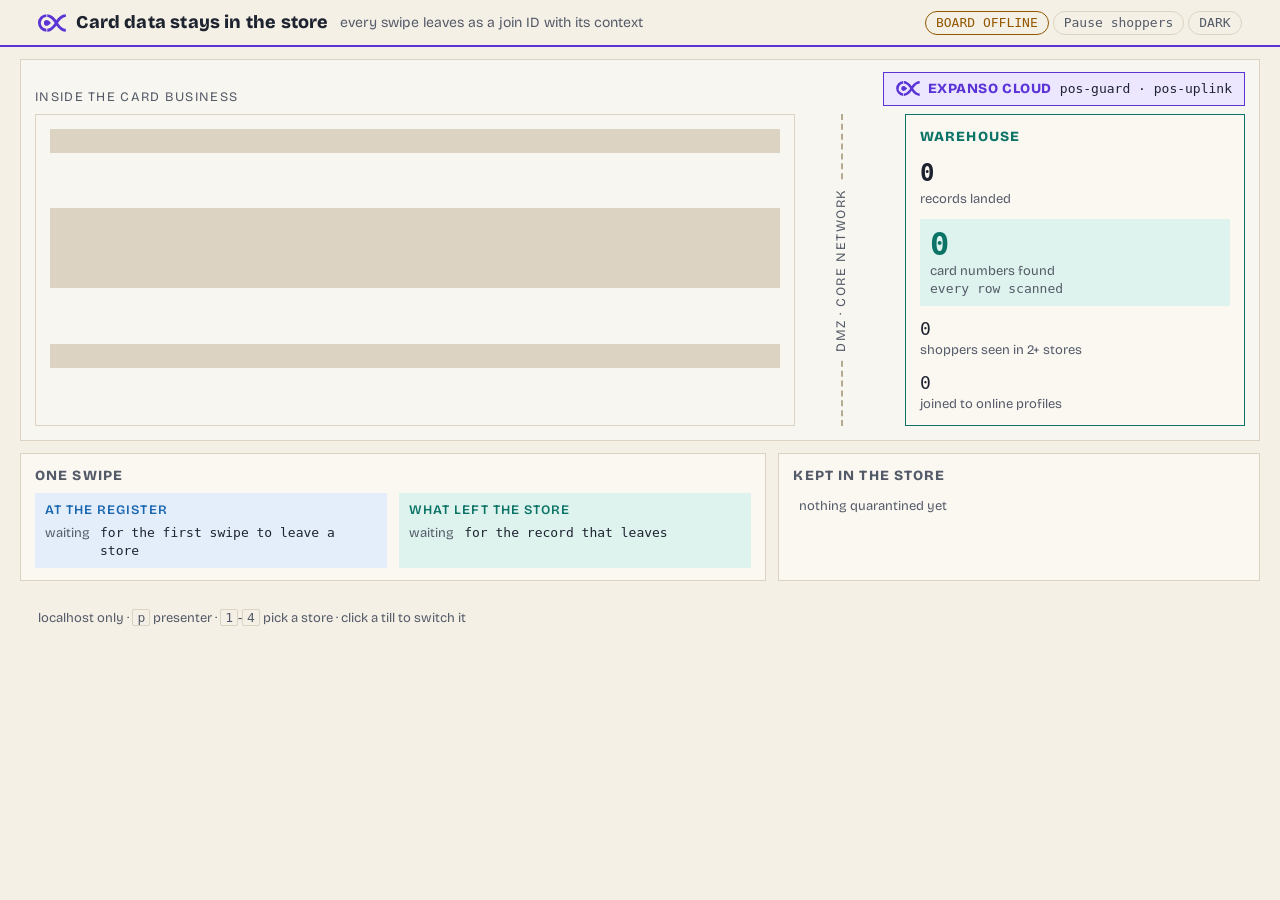
==== dashboard/index.html @ c6057e6a "Finish storefront loading and reduced-motion states" ====
<!doctype html>
<html lang="en">
<head>
<meta charset="utf-8">
<meta name="viewport" content="width=device-width, initial-scale=1">
<title>Point of sale at the edge</title>
<link rel="stylesheet" href="fonts/fonts.css">
<link rel="stylesheet" href="styles.css">
<script>
  // Theme before first paint, so a remembered dark board never flashes light.
  try {
    const t = localStorage.getItem("pos-theme");
    if (t === "dark" || t === "light") document.documentElement.dataset.theme = t;
  } catch { /* storage blocked: stay light */ }
</script>
</head>
<body>
<a class="skip-link" href="#stage">Skip to the board</a>
<svg width="0" height="0" class="defs" aria-hidden="true">
  <symbol id="mark" viewBox="0 0 180 114">
    <path fill="currentColor" d="M29 82.63A38 38 0 0 1 54.19 18.82V.06a56.69 56.69 0 0 0 0 113.27V94.56A38 38 0 0 1 29 82.63Z"/>
    <path fill="currentColor" d="M79.4 60.85c1.28-1.42 2.5-2.850 3.6-4.22a61.7 61.7 0 0 0-3.84-4.44 58.07 58.07 0 0 0-12.74-10.8c-3.620-2.15-6.91-3.23-9.79-3.23a18.49 18.49 0 0 0-18.46 18.5 18.51 18.51 0 0 0 18.48 18.5c2.9 0 6.24-1.11 9.900-3.31A59 59 0 0 0 79.4 60.85Z"/>
    <path fill="currentColor" d="M159.26 24.7c6.67-4 13.31-6 19.73-6V0c-9.9 0-19.83 2.93-29.52 8.73a96.89 96.89 0 0 0-21.45 18 140.47 140.47 0 0 0-10.2 12.61 137.32 137.32 0 0 0-10.2-12.63 96.44 96.44 0 0 0-21.45-18A58.09 58.09 0 0 0 59.6.09v18.8a40.24 40.24 0 0 1 16.8 5.81 77.1 77.1 0 0 1 17.13 14.36A124.85 124.85 0 0 1 107 56.69 123.63 123.63 0 0 1 93.79 74a78.42 78.42 0 0 1-17.23 14.59 40.76 40.76 0 0 1-17 5.91v18.79a58.35 58.35 0 0 0 26.57-8.64 96.17 96.17 0 0 0 21.45-18 142.6 142.6 0 0 0 10.17-12.580l.25-.4 3.26 5c2 2.58 4.29 5.31 6.76 8a97.9 97.9 0 0 0 21.45 18c9.690 5.79 19.62 8.72 29.52 8.72V94.65c-6.42 0-13.06-2-19.73-6a78.34 78.34 0 0 1-17.13-14.36A121.55 121.55 0 0 1 132 61.62l-3.21-5.06A126.12 126.12 0 0 1 142.09 39a77.18 77.18 0 0 1 17.17-14.3Z"/>
  </symbol>
  <symbol id="database" viewBox="0 0 52 56">
    <path d="M4 12V43C4 55 48 55 48 43V12" fill="var(--raw-soft)"
      stroke="currentColor" stroke-width="2"/>
    <ellipse cx="26" cy="12" rx="22" ry="8" fill="var(--raw-soft)"
      stroke="currentColor" stroke-width="2"/>
    <path d="M4 27C4 39 48 39 48 27M4 39C4 51 48 51 48 39"
      fill="none" stroke="currentColor" stroke-width="2"/>
  </symbol>
  <symbol id="not" viewBox="0 0 64 64">
    <circle cx="32" cy="32" r="25" fill="none"
      stroke="currentColor" stroke-width="7"/>
    <path d="M14 14L50 50" fill="none"
      stroke="currentColor" stroke-width="7"/>
  </symbol>
  <symbol id="bin" viewBox="0 0 24 24">
    <path d="M4 7h16M9 7V4h6v3M6 7l1 13h10l1-13" fill="none" stroke="currentColor" stroke-width="1.75" stroke-linecap="round" stroke-linejoin="round"/>
  </symbol>
  <symbol id="disk" viewBox="0 0 24 24">
    <ellipse cx="12" cy="6" rx="7" ry="2.5" fill="none" stroke="currentColor" stroke-width="1.75"/>
    <path d="M5 6v12c0 1.4 3.1 2.5 7 2.5s7-1.1 7-2.5V6M5 12c0 1.4 3.1 2.5 7 2.5s7-1.1 7-2.5" fill="none" stroke="currentColor" stroke-width="1.75"/>
  </symbol>
</svg>

<header class="mast">
  <div class="brand">
    <svg class="mark" aria-hidden="true"><use href="#mark"/></svg>
    <h1>Card data stays in the store</h1>
  </div>
  <span class="sub">every swipe leaves as a join ID with its context</span>
  <span class="pills">
    <span class="pill" id="pill-mode" data-state="off">EXPANSO OFF</span>
    <button type="button" class="pill toggle" id="shoppers-motion" aria-pressed="false">Pause shoppers</button>
    <button type="button" class="pill toggle" id="theme" aria-pressed="false">DARK</button>
  </span>
</header>

<main>
  <section class="stage" id="stage" aria-label="Stores, their edge nodes and the warehouse">
    <canvas id="flow" aria-hidden="true"></canvas>
    <div class="cloud" id="cloud">
      <svg class="mark" aria-hidden="true"><use href="#mark"/></svg>
      <span class="cloud-name">Expanso Cloud</span>
      <span class="cloud-jobs data" id="cloud-jobs">pos-guard · pos-uplink</span>
    </div>
    <div class="premises-label">inside the card business</div>
    <div class="stores" id="stores" aria-busy="true">
      <div class="store-loading" role="status" aria-label="Loading stores">
        <span></span><span></span><span></span>
      </div>
    </div>
    <div class="dmz" id="dmz" aria-hidden="true"><span>DMZ · core network</span></div>
    <aside class="warehouse" id="warehouse">
      <h2>Warehouse</h2>
      <div class="wh-big"><span class="num" id="wh-rows">0</span><span class="l">records landed</span></div>
      <div class="wh-zero" id="wh-zero">
        <span class="num" id="wh-cards">0</span>
        <span class="l">card numbers found</span>
        <span class="l small data" id="wh-scanned">every row scanned</span>
      </div>
      <div class="wh-row"><span class="num" id="wh-multi">0</span><span class="l">shoppers seen in 2+ stores</span></div>
      <div class="wh-row"><span class="num" id="wh-online">0</span><span class="l">joined to online profiles</span></div>
    </aside>
  </section>

  <section class="shelf">
    <article class="panel inspector" id="inspector" aria-live="polite">
      <h2>One swipe <span class="data" id="ins-txn"></span></h2>
      <div class="cols">
        <div class="col raw">
          <h3>at the register</h3>
          <dl id="ins-raw"><dt>waiting</dt><dd>for the first swipe to leave a store</dd></dl>
        </div>
        <div class="col shared">
          <h3>what left the store</h3>
          <dl id="ins-shared"><dt>waiting</dt><dd>for the record that leaves</dd></dl>
        </div>
      </div>
    </article>
    <article class="panel quarantine">
      <h2>Kept in the store <span class="data" id="q-total"></span></h2>
      <ol class="qlist" id="qlist"><li class="empty">nothing quarantined yet</li></ol>
    </article>
  </section>
</main>

<div class="console" id="console" hidden>
  <span class="console-title">Presenter</span>
  <span class="console-store" id="console-store">s1</span>
  <button type="button" data-act="tamper">t tamper</button>
  <button type="button" data-act="leak">l card in note</button>
  <button type="button" data-act="malformed">m malformed</button>
  <button type="button" data-act="inject">i injection</button>
  <button type="button" data-act="crash">x crash a till</button>
  <button type="button" data-act="sensor">s sensor</button>
  <button type="button" data-act="link">n network</button>
  <button type="button" data-act="auto" id="auto-btn">a auto</button>
  <button type="button" data-act="reset">r reset</button>
</div>

<footer>
  <span>localhost only · <kbd>p</kbd> presenter · <kbd>1</kbd>-<kbd>4</kbd> pick a store · click a till to switch it</span>
</footer>
<script src="app.js"></script>
</body>
</html>
---- dashboard/fonts/fonts.css ----
/* Self-hosted typefaces. Nothing here touches the network at run time.
 *
 * These are the same families and weights the demo already used; only the
 * delivery changed. Fetching them from a CDN meant the demo rendered in
 * fallback faces whenever the network was slow or captive-portalled, which
 * on a conference floor is a live-demo failure rather than a style question.
 *
 * Latin subset, SIL OFL. url() resolves relative to this file, so any page
 * can link it at whatever depth it sits.
 */

@font-face {
  font-family: "Bricolage Grotesque";
  font-style: normal;
  font-weight: 400;
  font-display: swap;
  src: url("bricolage-grotesque-400.woff2") format("woff2");
}

@font-face {
  font-family: "Bricolage Grotesque";
  font-style: normal;
  font-weight: 600;
  font-display: swap;
  src: url("bricolage-grotesque-600.woff2") format("woff2");
}

@font-face {
  font-family: "Bricolage Grotesque";
  font-style: normal;
  font-weight: 800;
  font-display: swap;
  src: url("bricolage-grotesque-800.woff2") format("woff2");
}
---- dashboard/styles.css ----
/* Card data stays in the store. Light by default (a high street on paper);
   the dark toggle is remembered per browser. Token names follow
   _demo-kit/DESIGN_SYSTEM.md so the linter checks contrast on them.

   One hue, one meaning:
     --accent  Expanso (edge nodes, Cloud, control lanes)
     --raw     a raw swipe, card number and all
     --ok      a shareable record and the warehouse it lands in
     --warn    a dropped network, a growing disk queue, a silent sensor
     --err     a record kept in the store: tampered, malformed, card number

   Type: Bricolage Grotesque (vendored) for words, monospace only for data
   and identifiers. Rails: 13 / 14 / 18 / 24 / 32 px. */
:root {
  color-scheme: light;

  --bg:        #f5f0e6;
  --surface:   #fbf8f2;
  --surface-2: #f8f6f0;
  --line:      #ddd3c2;
  --line-strong: #b5a990;

  --text:      #1e2330;
  --text-dim:  #545b68;

  --accent:    #5b34d6;
  --raw:       #1b67b0;
  --ok:        #0b7466;
  --warn:      #935700;
  --err:       #bf2f25;

  --accent-soft: #ece6ff;
  --raw-soft:    #e3eefa;
  --ok-soft:     #def2ee;
  --warn-soft:   #fcefd9;
  --err-soft:    #fbe4e1;

  /* illustration */
  --wall:      #efe5d3;
  --awning-a:  #e3d3b6;
  --awning-b:  #f6eedf;
  --till:      #384050;
  --till-screen: #dcefe9;
  --till-face: #1e2330;
  --till-off:  #9aa0a9;
  --receipt:   #ffffff;
  --card:      #1b67b0;
  --window:    #22283a;
  --window-ink: #e9f3f0;
  --window-dim: #a9b6c4;
  --light-off: #8a909a;
  --light-on:  #1fa855;

  --sans: "Bricolage Grotesque", ui-sans-serif, sans-serif;
  --mono: ui-monospace, SFMono-Regular, Menlo, monospace;
}

:root[data-theme="dark"] {
  color-scheme: dark;
  --bg:        #12151c;
  --surface:   #1a1e27;
  --surface-2: #1f2430;
  --line:      #303849;
  --line-strong: #4a556b;
  --text:      #eef1f6;
  --text-dim:  #a6afbe;
  --accent:    #a88dff;
  --raw:       #6fb3ff;
  --ok:        #5fd3b8;
  --warn:      #f0b35a;
  --err:       #ff8b80;
  --accent-soft: #2a2447;
  --raw-soft:    #172a40;
  --ok-soft:     #133530;
  --warn-soft:   #3a2c14;
  --err-soft:    #3d1d1b;
  --wall:      #262b37;
  --awning-a:  #3a4152;
  --awning-b:  #2c3240;
  --till:      #c9cfda;
  --till-screen: #1f3a35;
  --till-face: #e9f3f0;
  --till-off:  #596070;
  --receipt:   #eef1f6;
  --card:      #6fb3ff;
  --window:    #0b0e14;
  --light-off: #4f5666;
  --light-on:  #43d77a;
}

* { box-sizing: border-box; margin: 0; padding: 0; }
[hidden] { display: none !important; }
html, body { overflow-x: hidden; }

body {
  font: 14px/1.4 var(--sans);
  color: var(--text);
  background-color: #f5f0e6;
  min-height: 100vh;
}
:root[data-theme="dark"] body { background-color: #12151c; }

.data, .num, dd, code, kbd { font-family: var(--mono); }
.defs { position: absolute; }

.skip-link { position: absolute; left: -9999px; top: 0; }
.skip-link:focus { left: 12px; top: 12px; z-index: 20; background: var(--surface-2); padding: 4px 8px; }
:focus-visible { outline: 3px solid var(--warn); outline-offset: 3px; }

/* ---------------------------------------------------------------- masthead */
.mast {
  position: sticky; top: 0; z-index: 6;
  display: flex; align-items: center; gap: 12px; flex-wrap: wrap;
  padding: 10px 3vw;
  background: var(--bg);
  border-bottom: 2px solid var(--accent);
}
.brand { display: flex; align-items: center; gap: 10px; }
.brand .mark { width: 28px; height: 18px; color: var(--accent); }
.mast h1 { font-size: 18px; font-weight: 800; letter-spacing: 0.01em; }
.mast .sub { font-size: 14px; color: var(--text-dim); }
.pills { margin-left: auto; display: flex; gap: 4px; flex-wrap: wrap; }
.pill {
  font: 13px/1.4 var(--mono); padding: 2px 10px;
  border-radius: 9999px; border: 1px solid var(--line);
  color: var(--text-dim); background: transparent;
}
.pill[data-state="on"]   { border-color: var(--ok); color: var(--ok); }
.pill[data-state="warn"] { border-color: var(--warn); color: var(--warn); }
.pill[data-state="cloud"] { border-color: var(--accent); color: var(--accent); background: var(--accent-soft); }
button.pill { cursor: pointer; }

main { padding: 12px 20px 24px; display: grid; gap: 12px; max-width: 1360px; margin: 0 auto; }

/* ------------------------------------------------------------------- stage */
.stage {
  position: relative;
  display: grid;
  grid-template-columns: minmax(0, 760px) minmax(80px, 1fr) minmax(280px, 340px);
  grid-template-areas:
    "label label label"
    "stores dmz  wh";
  column-gap: 12px; row-gap: 8px;
  padding: 12px 14px 14px;
  background: var(--surface-2);
  border: 1px solid var(--line);
  border-radius: 0;
}
#flow { position: absolute; inset: 0; width: 100%; height: 100%; pointer-events: none; z-index: 3; }

.cloud {
  grid-area: label; justify-self: end; align-self: start;
  position: relative; z-index: 4;
  display: flex; align-items: center; gap: 8px;
  padding: 6px 12px;
  border: 1px solid var(--accent); border-radius: 0;
  background: var(--accent-soft); color: var(--accent);
}
.cloud .mark { width: 24px; height: 15px; }
.cloud-name { font-weight: 800; font-size: 14px; letter-spacing: 0.04em; text-transform: uppercase; }
.cloud-jobs { font-size: 13px; color: var(--text); }
.cloud[data-state="off"] { filter: grayscale(0.9); opacity: 0.6; }

.premises-label {
  grid-area: label; align-self: end;
  font-size: 13px; color: var(--text-dim); text-transform: uppercase; letter-spacing: 0.1em;
  min-height: 34px; display: flex; align-items: flex-end;
}

.stores { grid-area: stores; display: grid; gap: 26px; min-width: 0; }

.store-loading { display: grid; gap: 12px; padding: 14px; border: 1px solid var(--line); }
.store-loading span { display: block; height: 24px; background: var(--line); }
.store-loading span:nth-child(2) { height: 80px; }
.store { min-width: 0; }
.front {
  position: relative; min-width: 0;
  background: var(--wall);
  border: 2px solid var(--line-strong);
}
.frontage {
  display: flex; align-items: center; justify-content: space-between;
  min-height: 30px; padding: 3px 12px; gap: 12px;
  background: var(--surface);
}
.sign { display: flex; align-items: baseline; flex-wrap: wrap; gap: 10px; min-width: 0; }
.sign b { font-size: 18px; font-weight: 800; line-height: 1.1; }
.sign .cc { font: 13px var(--mono); color: var(--text-dim); }
.therm { font: 13px var(--mono); color: var(--text); }
.therm[data-state="off"] { color: var(--warn); }
.closed-sign {
  position: relative; z-index: 4; flex: none;
  padding: 2px 8px; border: 2px solid var(--err);
  color: var(--err); background: var(--surface);
  text-transform: uppercase; font-weight: 800; letter-spacing: 0.08em;
  transform: rotate(-4deg);
}
.awning {
  height: 10px;
  background: repeating-linear-gradient(90deg, var(--awning-a) 0 22px, var(--awning-b) 22px 44px);
  border-top: 1px solid var(--line-strong);
  border-bottom: 3px solid var(--line-strong);
}
.front-body {
  display: grid;
  grid-template-columns: 146px minmax(0, 1fr) 58px 156px;
  gap: 14px; align-items: center;
  padding: 10px 12px;
  min-height: 86px;
}
.shop-actions { display: flex; align-items: center; gap: 12px; }
.shop-toggle {
  position: relative; z-index: 4; flex: none;
  border: 1px solid var(--line-strong); padding: 2px 8px;
  font: 13px var(--sans); color: var(--text); background: var(--surface);
  cursor: pointer;
}
.shop-toggle:disabled { cursor: wait; opacity: 0.65; }
.street {
  position: relative; overflow: hidden; height: 42px;
  container-type: inline-size;
  border-top: 3px solid var(--line-strong);
  background: var(--surface);
}
.walker {
  position: absolute; left: -32px; bottom: 0; width: 28px; height: 40px;
  animation: walk-past var(--walk-time) var(--walk-delay) linear infinite;
}
.shopper { width: 100%; height: 100%; display: block; }
.walker[data-direction="left"] { animation-direction: reverse; }
.walker[data-direction="left"] .shopper { transform: scaleX(-1); }
.store[data-open="false"] .walker { visibility: hidden; animation-play-state: paused; }
:root[data-shoppers="paused"] .walker { animation-play-state: paused; }
@keyframes walk-past { to { transform: translateX(calc(100cqw + 64px)); } }
.intake {
  position: relative; z-index: 4; display: grid; justify-items: center;
  color: var(--raw); font-size: 13px;
}
.intake-icon { width: 44px; height: 48px; }
.intake .num { font-size: 14px; font-weight: 700; }


.window {
  background: var(--window); color: var(--window-ink);
  border-radius: 0; padding: 6px 8px; min-height: 62px;
  display: grid; align-content: center; gap: 2px;
  border: 2px solid var(--line-strong);
}
.window .w-k { font-size: 13px; color: var(--window-dim); text-transform: uppercase; letter-spacing: 0.08em; }
.window .w-v { font-size: 14px; font-weight: 600; }
.window .w-n { font: 13px var(--mono); color: var(--window-dim); }
.window .w-alert { font: 13px var(--mono); color: #ffb4ab; }
.window[data-fresh="1"] { border-color: var(--ok); }

.tills {
  display: grid; grid-template-columns: repeat(3, minmax(0, 1fr));
  gap: 22px 8px; align-items: start; min-width: 0;
}
.till {
  position: relative; z-index: 4;
  display: flex; align-items: center; justify-content: center; gap: 3px;
  background: none; border: 0; cursor: pointer; color: var(--text-dim);
  font: 13px var(--sans); padding: 0; min-width: 0;
}
.t-picture { position: relative; display: block; width: 44px; height: 36px; flex: none; }
.register-art { display: block; width: 100%; height: 100%; }
.till .t-not {
  display: none; position: absolute; top: -3px; left: 4px;
  width: 48px; height: 48px; color: var(--err);

}
.till[data-face="off"] .t-not,
.till[data-face="crash"] .t-not { display: block; }
.till[data-face="off"], .till[data-face="crash"] { color: var(--err); }
.till[data-face="ring"] .t-picture { transform: translateY(-2px); }
.till[data-face="alarm"] .t-picture { outline: 2px solid var(--err); }
.till .t-name { line-height: 1.2; white-space: nowrap; }

/* ------------------------------------------------------------- edge nodes */
.edge {
  position: relative; z-index: 4;
  display: grid; gap: 2px; align-content: center;
  background: var(--surface-2);
  border: 1.5px solid var(--accent); border-radius: 0;
  padding: 6px 8px;
  min-width: 0;
}
.edge[data-state="off"] { border-color: var(--line-strong); color: var(--text-dim); }
.e-head { display: flex; align-items: center; gap: 6px; color: var(--accent); font-weight: 800; }
.e-head .mark { width: 22px; height: 14px; }
.light { width: 10px; height: 10px; border-radius: 50%; background: var(--light-off); flex: none; }
.edge[data-state="on"] .light { background: var(--light-on);  }
.edge[data-state="half"] .light { background: var(--warn); }
.e-jobs { font: 13px var(--mono); color: var(--text-dim); }
.e-row { display: flex; align-items: center; gap: 6px; font-size: 13px; color: var(--text-dim); }
.e-row .num { color: var(--text); font-size: 14px; }
.e-row svg { width: 16px; height: 16px; flex: none; }
.e-row.queue[data-state="warn"], .e-row.queue[data-state="warn"] .num { color: var(--warn); }
.e-row.bin .num { color: var(--err); }
.e-link:empty { display: none; }
.e-link { font: 13px var(--mono); color: var(--warn); }

/* ------------------------------------------------------------- DMZ, warehouse */
.dmz {
  grid-area: dmz; position: relative;
  border-left: 2px dashed var(--line-strong);
  margin-left: 34px;
}
.dmz span {
  position: absolute; top: 50%; left: -2px;
  transform: translate(-50%, -50%) rotate(-90deg);
  white-space: nowrap; font-size: 13px; letter-spacing: 0.12em; text-transform: uppercase;
  color: var(--text-dim); background: var(--surface-2); padding: 0 8px;
}

.warehouse {
  grid-area: wh; position: relative; z-index: 4; align-self: center;
  display: grid; gap: 10px;
  background: var(--surface);
  border: 1.5px solid var(--ok); border-radius: 0;
  padding: 12px 14px;
}
.warehouse h2 { font-size: 14px; font-weight: 800; letter-spacing: 0.08em; text-transform: uppercase; color: var(--ok); }
.warehouse .l { font-size: 13px; color: var(--text-dim); }
.wh-big, .wh-row, .wh-zero { display: grid; }
.wh-big .num { font-size: 24px; font-weight: 700; }
.wh-zero { background: var(--ok-soft); border-radius: 0; padding: 8px 10px; }
.wh-zero .num { font-size: 32px; font-weight: 700; color: var(--ok); line-height: 1.1; }
.wh-zero[data-state="bad"] { background: var(--err-soft); }
.wh-zero[data-state="bad"] .num { color: var(--err); }
.wh-row .num { font-size: 18px; }
.l.small { font-size: 13px; }

/* ------------------------------------------------------------------ shelf */
.shelf { display: grid; grid-template-columns: minmax(0, 1.55fr) minmax(0, 1fr); gap: 12px; }
.panel { background: var(--surface); border: 1px solid var(--line); border-radius: 0; padding: 12px 14px; min-width: 0; }
.panel h2 { font-size: 14px; font-weight: 800; letter-spacing: 0.08em; text-transform: uppercase; color: var(--text-dim); margin-bottom: 8px; }
.panel h2 .data { font-weight: 400; letter-spacing: 0; text-transform: none; }

.cols { display: grid; grid-template-columns: minmax(0, 1fr) minmax(0, 1fr); gap: 12px; }
.col h3 { font-size: 13px; font-weight: 600; text-transform: uppercase; letter-spacing: 0.08em; margin-bottom: 4px; }
.col.raw h3 { color: var(--raw); }
.col.shared h3 { color: var(--ok); }
.col { border-radius: 0; padding: 8px 10px; min-width: 0; }
.col.raw { background: var(--raw-soft); }
.col.shared { background: var(--ok-soft); }
dl { display: grid; grid-template-columns: max-content minmax(0, 1fr); column-gap: 10px; row-gap: 1px; font-size: 13px; }
dt { color: var(--text-dim); }
dd { overflow-wrap: anywhere; }
dd.gone { color: var(--err); text-decoration: line-through; text-decoration-thickness: 1.5px; }
dt.gone { color: var(--err); }
dd.key { color: var(--accent); font-weight: 600; }
dd.added { color: var(--ok); }
dd.warn { color: var(--warn); }

.qlist { list-style: none; display: grid; gap: 4px; }
.qlist li {
  display: grid; grid-template-columns: auto minmax(0, 1fr) auto; gap: 8px; align-items: baseline;
  padding: 4px 6px; border-radius: 0; font-size: 13px;
}
.qlist li.fresh { background: var(--err-soft); }
.qlist li.empty { display: block; color: var(--text-dim); }
.qtag { font: 13px var(--mono); color: var(--err); border: 1px solid var(--err); border-radius: 9999px; padding: 0 8px; }
.qwhy { min-width: 0; overflow-wrap: anywhere; }
.qwhere { font: 13px var(--mono); color: var(--text-dim); }

/* --------------------------------------------------------------- console */
.console {
  position: fixed; left: 50%; bottom: 10px; transform: translateX(-50%); z-index: 10;
  display: flex; flex-wrap: wrap; gap: 4px; align-items: center; justify-content: center;
  max-width: calc(100vw - 20px);
  background: var(--surface-2); border: 1px solid var(--line-strong); border-radius: 0;
  padding: 6px 8px;
}
.console button {
  font: 13px var(--mono); padding: 2px 8px; border-radius: 0;
  border: 1px solid var(--line); background: var(--surface); color: var(--text); cursor: pointer;
}
.console button[aria-pressed="true"] { border-color: var(--accent); color: var(--accent); }
.console-title { font-weight: 800; font-size: 13px; text-transform: uppercase; letter-spacing: 0.08em; }
.console-store { font: 13px var(--mono); color: var(--accent); }

footer { padding: 4px 3vw 16px; font-size: 13px; color: var(--text-dim); }
kbd { font-size: 13px; border: 1px solid var(--line); border-radius: 2px; padding: 0 4px; }

.store[data-focus="1"] .front { border-color: var(--accent); }

/* --------------------------------------------------------------- narrow */
@media (max-width: 1200px) {
  .stage { grid-template-columns: minmax(0, 1fr) 50px 280px; }
  .front-body { grid-template-columns: 110px minmax(0, 1fr) 48px 142px; gap: 10px; }
  .t-picture { width: 34px; height: 28px; }
  .dmz { margin-left: 24px; }
  .till .t-not { width: 42px; height: 42px; left: 3px; }
}
@media (max-width: 980px) {
  .stage { padding-right: 28px; grid-template-columns: minmax(0, 1fr); grid-template-areas: "label" "stores" "dmz" "wh"; }
  .premises-label { align-self: start; min-height: 0; }
  .cloud { justify-self: start; margin-top: 26px; flex-wrap: wrap; }
  .dmz { height: 34px; margin: 30px 0; border-left: 0; border-top: 2px dashed var(--line-strong); }
  .dmz span { top: 0; left: 50%; transform: translate(-50%, -50%); }
  .warehouse { align-self: stretch; }
  .shelf { grid-template-columns: minmax(0, 1fr); }
}
@media (max-width: 700px) {
  .front-body { grid-template-columns: minmax(0, 1fr) 58px 142px; gap: 14px; }
  .window { grid-column: 1 / -1; min-height: 48px; }
  .tills { grid-column: 1 / -1; grid-row: 2; margin-bottom: 18px; }
  .intake { grid-column: 2; grid-row: 3; }
  .edge { grid-column: 3; grid-row: 3; padding: 6px; }
  .cols { grid-template-columns: minmax(0, 1fr); }
  .mast .sub { display: none; }
  .qlist li { grid-template-columns: auto minmax(0, 1fr); }
  .qwhere { grid-column: 1 / -1; }
  .sign { gap: 4px 8px; }
  .frontage { flex-wrap: wrap; }
}
@media (max-width: 420px) {
  main { padding-left: 8px; padding-right: 8px; }
  .stage { padding-left: 8px; padding-right: 28px; }
  .front-body { padding: 6px; gap: 8px; grid-template-columns: minmax(0, 1fr) 52px 132px; }
  .t-picture { width: 34px; height: 28px; }
  .till .t-not { width: 36px; height: 36px; left: 1px; }
}
@media (prefers-reduced-motion: reduce) {
  #shoppers-motion { display: none; }
  .walker { animation: none; left: var(--rest-position); }
  .till[data-face="ring"] .t-picture { transform: none; }
}
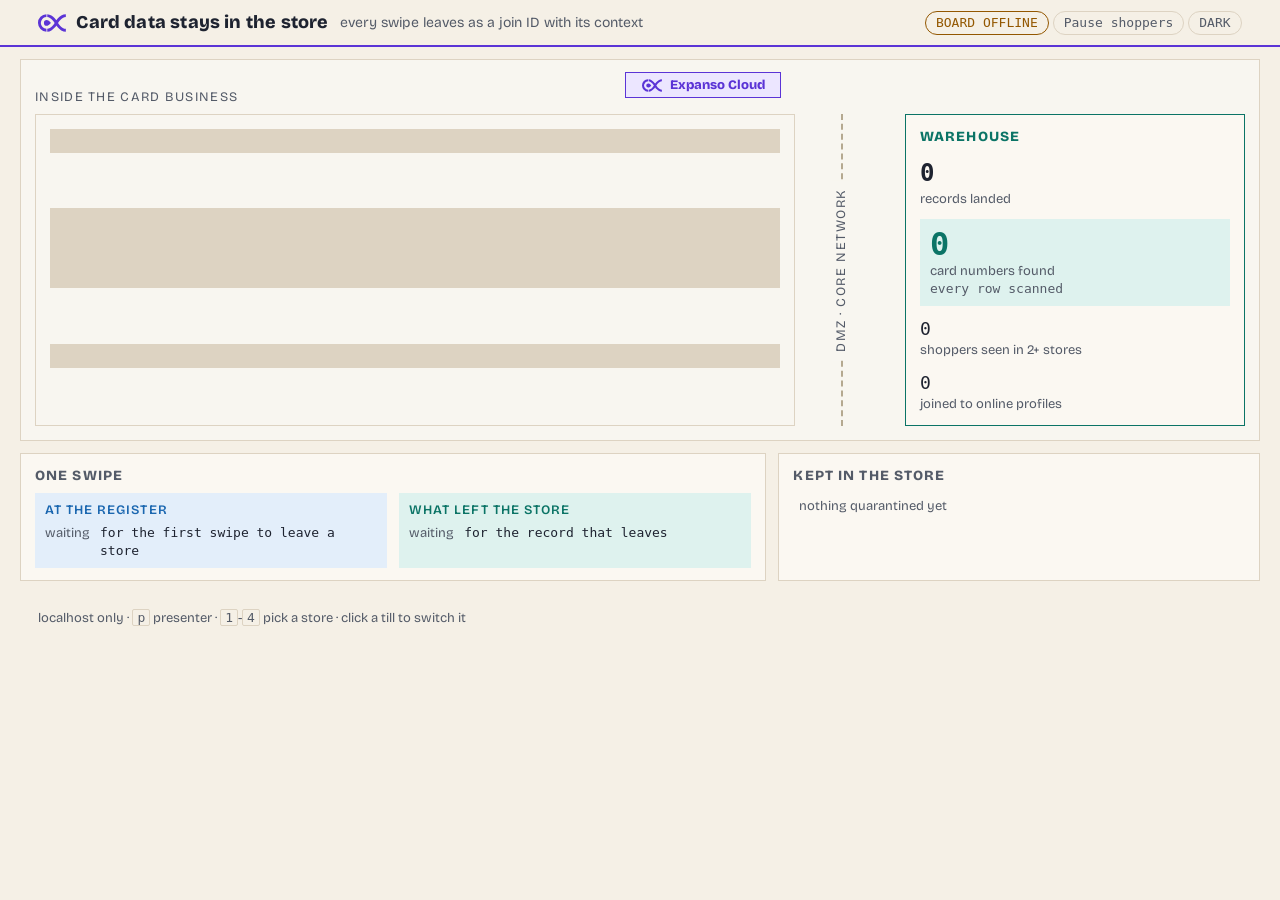
==== commit a0c3df4c: "checkpoint: M5-Max 2026-10-02 15:52 (3 files)" ====
--- a/dashboard/index.html
+++ b/dashboard/index.html
@@ -64,7 +64,6 @@
     <div class="cloud" id="cloud">
       <svg class="mark" aria-hidden="true"><use href="#mark"/></svg>
       <span class="cloud-name">Expanso Cloud</span>
-      <span class="cloud-jobs data" id="cloud-jobs">pos-guard · pos-uplink</span>
     </div>
     <div class="premises-label">inside the card business</div>
     <div class="stores" id="stores" aria-busy="true">
@@ -107,6 +106,16 @@
   </section>
 </main>
 
+<dialog class="record-dialog" id="record-dialog"
+  aria-labelledby="record-title" aria-describedby="record-message">
+  <div class="record-header">
+    <h2 id="record-title">Latest till record</h2>
+    <button type="button" id="record-close" autofocus>Close · Esc</button>
+  </div>
+  <p id="record-message" role="status"></p>
+  <pre id="record-code" tabindex="0" aria-label="Record JSON" hidden><code id="record-json"></code></pre>
+</dialog>
+
 <div class="console" id="console" hidden>
   <span class="console-title">Presenter</span>
   <span class="console-store" id="console-store">s1</span>
--- a/dashboard/styles.css
+++ b/dashboard/styles.css
@@ -137,8 +137,9 @@
   position: relative;
   display: grid;
   grid-template-columns: minmax(0, 760px) minmax(80px, 1fr) minmax(280px, 340px);
+  --edge-width: 156px;
   grid-template-areas:
-    "label label label"
+    "label . ."
     "stores dmz  wh";
   column-gap: 12px; row-gap: 8px;
   padding: 12px 14px 14px;
@@ -152,13 +153,14 @@
   grid-area: label; justify-self: end; align-self: start;
   position: relative; z-index: 4;
   display: flex; align-items: center; gap: 8px;
-  padding: 6px 12px;
+  width: var(--edge-width); margin-right: 14px;
+  justify-content: center; white-space: nowrap;
+  padding: 3px 6px;
   border: 1px solid var(--accent); border-radius: 0;
   background: var(--accent-soft); color: var(--accent);
 }
-.cloud .mark { width: 24px; height: 15px; }
-.cloud-name { font-weight: 800; font-size: 14px; letter-spacing: 0.04em; text-transform: uppercase; }
-.cloud-jobs { font-size: 13px; color: var(--text); }
+.cloud .mark { width: 20px; height: 13px; flex: none; }
+.cloud-name { font-weight: 800; font-size: 13px; }
 .cloud[data-state="off"] { filter: grayscale(0.9); opacity: 0.6; }
 
 .premises-label {
@@ -203,7 +205,7 @@
 }
 .front-body {
   display: grid;
-  grid-template-columns: 146px minmax(0, 1fr) 58px 156px;
+  grid-template-columns: 146px minmax(0, 1fr) 58px var(--edge-width);
   gap: 14px; align-items: center;
   padding: 10px 12px;
   min-height: 86px;
@@ -234,7 +236,8 @@
 @keyframes walk-past { to { transform: translateX(calc(100cqw + 64px)); } }
 .intake {
   position: relative; z-index: 4; display: grid; justify-items: center;
-  color: var(--raw); font-size: 13px;
+  color: var(--raw); font: 13px var(--sans);
+  border: 0; background: transparent; cursor: pointer;
 }
 .intake-icon { width: 44px; height: 48px; }
 .intake .num { font-size: 14px; font-weight: 700; }
@@ -285,7 +288,24 @@
   padding: 6px 8px;
   min-width: 0;
 }
-.edge[data-state="off"] { border-color: var(--line-strong); color: var(--text-dim); }
+.edge[data-state="off"] {
+  border: 3px solid var(--err); background: var(--err-soft);
+  padding: 5px 7px;
+}
+.edge[data-state="half"] {
+  border: 3px solid var(--warn); background: var(--warn-soft);
+  padding: 5px 7px;
+}
+.e-status {
+  color: var(--ok); font-size: 18px; font-weight: 800;
+  line-height: 1.2; text-transform: uppercase; letter-spacing: 0.04em;
+  margin: 4px 0;
+}
+.edge[data-state="off"] .e-status { color: var(--err); }
+.edge[data-state="half"] .e-status { color: var(--warn); }
+.edge[data-state="off"] .light { background: var(--err); border-radius: 0; }
+.edge[data-state="half"] .light { border-radius: 0; }
+
 .e-head { display: flex; align-items: center; gap: 6px; color: var(--accent); font-weight: 800; }
 .e-head .mark { width: 22px; height: 14px; }
 .light { width: 10px; height: 10px; border-radius: 50%; background: var(--light-off); flex: none; }
@@ -387,8 +407,8 @@
 
 /* --------------------------------------------------------------- narrow */
 @media (max-width: 1200px) {
-  .stage { grid-template-columns: minmax(0, 1fr) 50px 280px; }
-  .front-body { grid-template-columns: 110px minmax(0, 1fr) 48px 142px; gap: 10px; }
+  .stage { --edge-width: 142px; grid-template-columns: minmax(0, 1fr) 50px 280px; }
+  .front-body { grid-template-columns: 110px minmax(0, 1fr) 48px var(--edge-width); gap: 10px; }
   .t-picture { width: 34px; height: 28px; }
   .dmz { margin-left: 24px; }
   .till .t-not { width: 42px; height: 42px; left: 3px; }
@@ -396,14 +416,14 @@
 @media (max-width: 980px) {
   .stage { padding-right: 28px; grid-template-columns: minmax(0, 1fr); grid-template-areas: "label" "stores" "dmz" "wh"; }
   .premises-label { align-self: start; min-height: 0; }
-  .cloud { justify-self: start; margin-top: 26px; flex-wrap: wrap; }
+  .cloud { justify-self: end; margin-top: 26px; }
   .dmz { height: 34px; margin: 30px 0; border-left: 0; border-top: 2px dashed var(--line-strong); }
   .dmz span { top: 0; left: 50%; transform: translate(-50%, -50%); }
   .warehouse { align-self: stretch; }
   .shelf { grid-template-columns: minmax(0, 1fr); }
 }
 @media (max-width: 700px) {
-  .front-body { grid-template-columns: minmax(0, 1fr) 58px 142px; gap: 14px; }
+  .front-body { grid-template-columns: minmax(0, 1fr) 58px var(--edge-width); gap: 14px; }
   .window { grid-column: 1 / -1; min-height: 48px; }
   .tills { grid-column: 1 / -1; grid-row: 2; margin-bottom: 18px; }
   .intake { grid-column: 2; grid-row: 3; }
@@ -417,8 +437,9 @@
 }
 @media (max-width: 420px) {
   main { padding-left: 8px; padding-right: 8px; }
-  .stage { padding-left: 8px; padding-right: 28px; }
-  .front-body { padding: 6px; gap: 8px; grid-template-columns: minmax(0, 1fr) 52px 132px; }
+  .stage { --edge-width: 132px; padding-left: 8px; padding-right: 28px; }
+  .cloud { margin-right: 8px; }
+  .front-body { padding: 6px; gap: 8px; grid-template-columns: minmax(0, 1fr) 52px var(--edge-width); }
   .t-picture { width: 34px; height: 28px; }
   .till .t-not { width: 36px; height: 36px; left: 1px; }
 }
@@ -427,3 +448,28 @@
   .walker { animation: none; left: var(--rest-position); }
   .till[data-face="ring"] .t-picture { transform: none; }
 }
+
+/* Record stays frozen while the presenter inspects it. */
+.record-dialog {
+  width: min(820px, calc(100vw - 32px)); max-height: 85vh;
+  margin: auto; padding: 20px;
+  color: var(--text); background: var(--surface-2);
+  border: 2px solid var(--raw);
+}
+.record-dialog::backdrop { background: rgba(0, 0, 0, 0.55); }
+.record-header { display: flex; justify-content: space-between; align-items: start; gap: 16px; }
+.record-header h2 { font-size: 18px; font-weight: 800; }
+#record-close {
+  flex: none; padding: 4px 8px; border: 1px solid var(--line-strong);
+  color: var(--text); background: var(--surface); font: 13px var(--sans); cursor: pointer;
+}
+#record-message { color: var(--text-dim); font-size: 14px; margin: 12px 0; }
+#record-code {
+  max-height: 60vh; overflow: auto; white-space: pre-wrap; overflow-wrap: anywhere;
+  padding: 16px; border: 1px solid var(--line); background: var(--surface);
+  font: 13px/1.65 var(--mono); tab-size: 2;
+}
+.json-key { color: var(--accent); }
+.json-string { color: var(--ok); }
+.json-number { color: var(--warn); }
+.json-literal { color: var(--raw); }
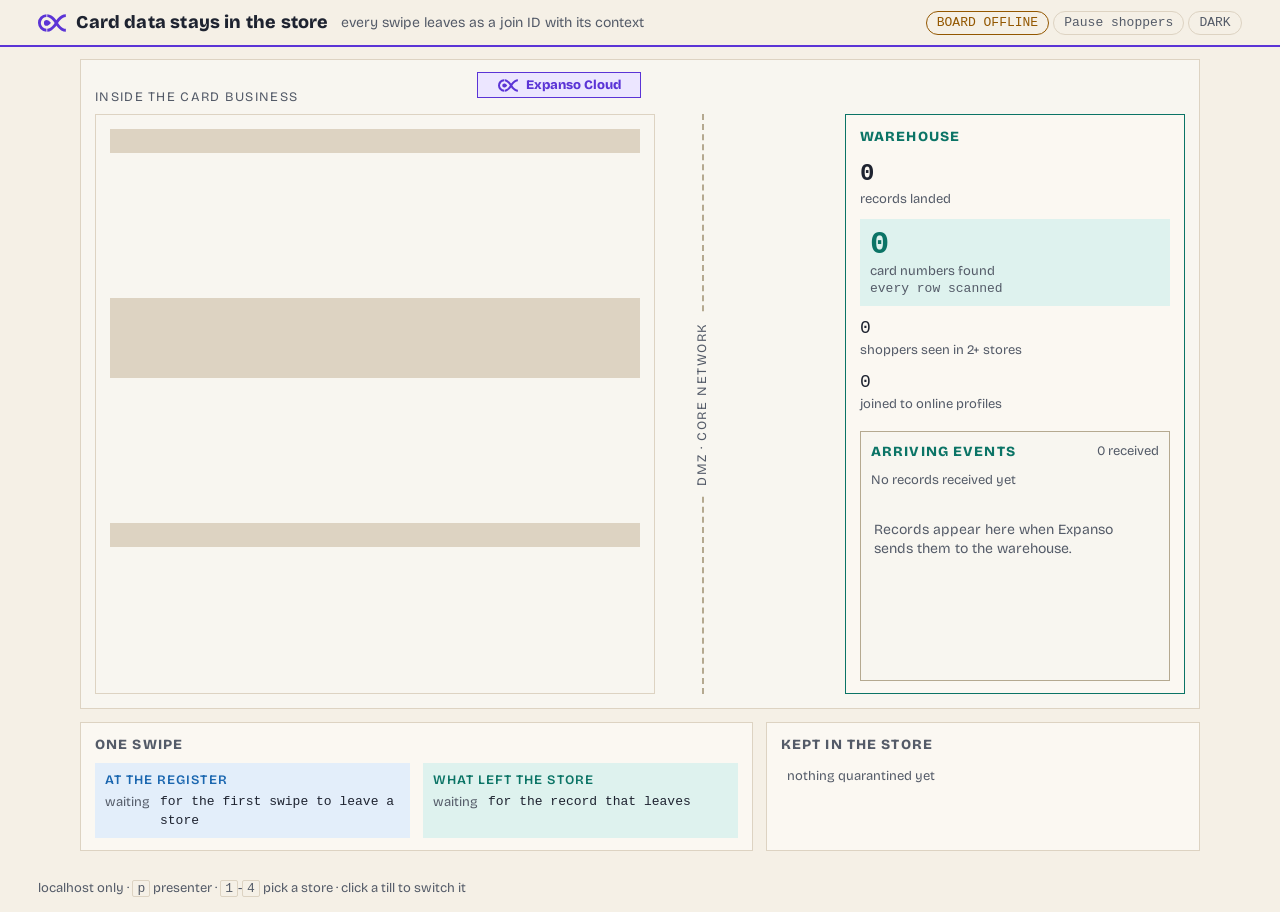
==== commit a7ce627c: "checkpoint: M5-Max 2026-10-02 16:20 (4 files)" ====
--- a/dashboard/index.html
+++ b/dashboard/index.html
@@ -72,7 +72,8 @@
       </div>
     </div>
     <div class="dmz" id="dmz" aria-hidden="true"><span>DMZ · core network</span></div>
-    <aside class="warehouse" id="warehouse">
+    <aside class="warehouse" aria-label="Warehouse and received events">
+    <div class="warehouse-summary" id="warehouse">
       <h2>Warehouse</h2>
       <div class="wh-big"><span class="num" id="wh-rows">0</span><span class="l">records landed</span></div>
       <div class="wh-zero" id="wh-zero">
@@ -82,6 +83,14 @@
       </div>
       <div class="wh-row"><span class="num" id="wh-multi">0</span><span class="l">shoppers seen in 2+ stores</span></div>
       <div class="wh-row"><span class="num" id="wh-online">0</span><span class="l">joined to online profiles</span></div>
+    </div>
+    <section class="event-feed" aria-labelledby="feed-title">
+      <div class="feed-heading"><h2 id="feed-title">Arriving events</h2><span id="feed-count">0 received</span></div>
+      <p class="feed-status" id="feed-status" role="status">No records received yet</p>
+      <ol id="event-list" tabindex="0" aria-label="Received events, newest first">
+        <li class="feed-empty">Records appear here when Expanso sends them to the warehouse.</li>
+      </ol>
+    </section>
     </aside>
   </section>
 
--- a/dashboard/styles.css
+++ b/dashboard/styles.css
@@ -104,13 +104,13 @@
 .defs { position: absolute; }
 
 .skip-link { position: absolute; left: -9999px; top: 0; }
-.skip-link:focus { left: 12px; top: 12px; z-index: 20; background: var(--surface-2); padding: 4px 8px; }
+.skip-link:focus { left: 13px; top: 13px; z-index: 20; background: var(--surface-2); padding: 4px 8px; }
 :focus-visible { outline: 3px solid var(--warn); outline-offset: 3px; }
 
 /* ---------------------------------------------------------------- masthead */
 .mast {
   position: sticky; top: 0; z-index: 6;
-  display: flex; align-items: center; gap: 12px; flex-wrap: wrap;
+  display: flex; align-items: center; gap: 13px; flex-wrap: wrap;
   padding: 10px 3vw;
   background: var(--bg);
   border-bottom: 2px solid var(--accent);
@@ -130,18 +130,18 @@
 .pill[data-state="cloud"] { border-color: var(--accent); color: var(--accent); background: var(--accent-soft); }
 button.pill { cursor: pointer; }
 
-main { padding: 12px 20px 24px; display: grid; gap: 12px; max-width: 1360px; margin: 0 auto; }
+main { padding: 12px 20px 24px; display: grid; gap: 13px; max-width: 1160px; margin: 0 auto; }
 
 /* ------------------------------------------------------------------- stage */
 .stage {
   position: relative;
   display: grid;
-  grid-template-columns: minmax(0, 760px) minmax(80px, 1fr) minmax(280px, 340px);
-  --edge-width: 156px;
+  grid-template-columns: minmax(0, 560px) minmax(80px, 1fr) minmax(280px, 340px);
+  --edge-width: 164px;
   grid-template-areas:
     "label . ."
     "stores dmz  wh";
-  column-gap: 12px; row-gap: 8px;
+  column-gap: 13px; row-gap: 8px;
   padding: 12px 14px 14px;
   background: var(--surface-2);
   border: 1px solid var(--line);
@@ -171,7 +171,7 @@
 
 .stores { grid-area: stores; display: grid; gap: 26px; min-width: 0; }
 
-.store-loading { display: grid; gap: 12px; padding: 14px; border: 1px solid var(--line); }
+.store-loading { display: grid; gap: 13px; padding: 14px; border: 1px solid var(--line); }
 .store-loading span { display: block; height: 24px; background: var(--line); }
 .store-loading span:nth-child(2) { height: 80px; }
 .store { min-width: 0; }
@@ -182,7 +182,7 @@
 }
 .frontage {
   display: flex; align-items: center; justify-content: space-between;
-  min-height: 30px; padding: 3px 12px; gap: 12px;
+  min-height: 30px; padding: 3px 13px; gap: 13px;
   background: var(--surface);
 }
 .sign { display: flex; align-items: baseline; flex-wrap: wrap; gap: 10px; min-width: 0; }
@@ -205,12 +205,13 @@
 }
 .front-body {
   display: grid;
-  grid-template-columns: 146px minmax(0, 1fr) 58px var(--edge-width);
-  gap: 14px; align-items: center;
-  padding: 10px 12px;
-  min-height: 86px;
-}
-.shop-actions { display: flex; align-items: center; gap: 12px; }
+  grid-template-columns: minmax(0, 1fr) 72px var(--edge-width);
+  grid-template-rows: minmax(76px, auto) minmax(46px, auto);
+  gap: 12px 16px; align-items: center;
+  padding: 10px 13px;
+  min-height: 154px;
+}
+.shop-actions { display: flex; align-items: center; gap: 13px; }
 .shop-toggle {
   position: relative; z-index: 4; flex: none;
   border: 1px solid var(--line-strong); padding: 2px 8px;
@@ -239,23 +240,19 @@
   color: var(--raw); font: 13px var(--sans);
   border: 0; background: transparent; cursor: pointer;
 }
+.intake { grid-column: 2; grid-row: 1; text-align: center; gap: 2px; }
 .intake-icon { width: 44px; height: 48px; }
+.intake b { font-size: 13px; font-weight: 600; }
+.pending-count { color: var(--text-dim); font-size: 13px; }
+.telemetry { grid-column: 1 / 3; grid-row: 2; width: fit-content; max-width: 100%; z-index: 4; position: relative; display: grid; grid-template-columns: 30px minmax(0, 1fr); column-gap: 6px; background: var(--wall); font-size: 13px; }
+.telemetry-icon { grid-row: 1 / 3; align-self: center; border: 1.5px solid var(--raw); color: var(--raw); text-align: center; padding: 8px 2px; font: 14px var(--mono); }
+.telemetry-value { color: var(--text-dim); }
+.telemetry[data-state="off"] .telemetry-icon { filter: grayscale(1); }
 .intake .num { font-size: 14px; font-weight: 700; }
 
 
-.window {
-  background: var(--window); color: var(--window-ink);
-  border-radius: 0; padding: 6px 8px; min-height: 62px;
-  display: grid; align-content: center; gap: 2px;
-  border: 2px solid var(--line-strong);
-}
-.window .w-k { font-size: 13px; color: var(--window-dim); text-transform: uppercase; letter-spacing: 0.08em; }
-.window .w-v { font-size: 14px; font-weight: 600; }
-.window .w-n { font: 13px var(--mono); color: var(--window-dim); }
-.window .w-alert { font: 13px var(--mono); color: #ffb4ab; }
-.window[data-fresh="1"] { border-color: var(--ok); }
-
 .tills {
+  grid-column: 1; grid-row: 1;
   display: grid; grid-template-columns: repeat(3, minmax(0, 1fr));
   gap: 22px 8px; align-items: start; min-width: 0;
 }
@@ -281,6 +278,7 @@
 
 /* ------------------------------------------------------------- edge nodes */
 .edge {
+  grid-column: 3; grid-row: 1 / 3;
   position: relative; z-index: 4;
   display: grid; gap: 2px; align-content: center;
   background: var(--surface-2);
@@ -289,21 +287,21 @@
   min-width: 0;
 }
 .edge[data-state="off"] {
-  border: 3px solid var(--err); background: var(--err-soft);
-  padding: 5px 7px;
+  filter: grayscale(1); border-color: var(--line-strong);
+  background: var(--surface-2);
 }
 .edge[data-state="half"] {
   border: 3px solid var(--warn); background: var(--warn-soft);
   padding: 5px 7px;
 }
 .e-status {
-  color: var(--ok); font-size: 18px; font-weight: 800;
+  color: var(--ok); font-size: 14px; font-weight: 800;
   line-height: 1.2; text-transform: uppercase; letter-spacing: 0.04em;
   margin: 4px 0;
 }
-.edge[data-state="off"] .e-status { color: var(--err); }
+.edge[data-state="off"] .e-status { color: var(--text-dim); }
 .edge[data-state="half"] .e-status { color: var(--warn); }
-.edge[data-state="off"] .light { background: var(--err); border-radius: 0; }
+.edge[data-state="off"] .light { background: var(--text-dim); }
 .edge[data-state="half"] .light { border-radius: 0; }
 
 .e-head { display: flex; align-items: center; gap: 6px; color: var(--accent); font-weight: 800; }
@@ -311,7 +309,11 @@
 .light { width: 10px; height: 10px; border-radius: 50%; background: var(--light-off); flex: none; }
 .edge[data-state="on"] .light { background: var(--light-on);  }
 .edge[data-state="half"] .light { background: var(--warn); }
-.e-jobs { font: 13px var(--mono); color: var(--text-dim); }
+.e-jobs { display: grid; gap: 6px; font: 13px/1.4 var(--sans); color: var(--text-dim); margin: 3px 0 6px; }
+.e-job { display: grid; padding-left: 13px; position: relative; }
+.e-job::before { content: ""; width: 5px; height: 5px; border: 1px solid currentColor; position: absolute; left: 0; top: 5px; }
+.e-job[data-running="true"] { color: var(--ok); }
+.e-job[data-running="true"]::before { background: currentColor; }
 .e-row { display: flex; align-items: center; gap: 6px; font-size: 13px; color: var(--text-dim); }
 .e-row .num { color: var(--text); font-size: 14px; }
 .e-row svg { width: 16px; height: 16px; flex: none; }
@@ -334,12 +336,26 @@
 }
 
 .warehouse {
-  grid-area: wh; position: relative; z-index: 4; align-self: center;
-  display: grid; gap: 10px;
+  grid-area: wh; position: relative; z-index: 4; align-self: stretch;
+  display: flex; flex-direction: column; min-height: 0; min-width: 0; gap: 18px;
   background: var(--surface);
   border: 1.5px solid var(--ok); border-radius: 0;
   padding: 12px 14px;
 }
+.warehouse-summary { display: grid; gap: 10px; }
+.event-feed { flex: 1; min-height: 240px; display: flex; flex-direction: column; border: 1px solid var(--line-strong); background: var(--surface-2); }
+.feed-heading { padding: 10px; display: flex; justify-content: space-between; flex-wrap: wrap; gap: 4px; }
+.feed-heading span, .feed-status { font-size: 13px; color: var(--text-dim); }
+.feed-status { padding: 0 10px 10px; }
+#event-list { list-style: none; padding: 0; margin: 0; flex: 1 1 0; min-height: 180px; overflow-y: auto; overflow-anchor: none; scrollbar-gutter: stable; }
+.feed-empty { padding: 20px 13px; font-size: 14px; color: var(--text-dim); }
+.feed-record { width: 100%; text-align: left; padding: 12px 10px; display: grid; gap: 5px; background: transparent; border: 0; border-top: 1px solid var(--line); color: var(--text); font: 13px/1.35 var(--sans); cursor: pointer; }
+.feed-record:hover, .feed-record:focus-visible { background: var(--ok-soft); }
+.feed-event-head { display: flex; justify-content: space-between; gap: 8px; }
+.feed-event-head b { color: var(--ok); }
+.feed-basket, .feed-join { overflow-wrap: anywhere; min-width: 0; }
+.feed-join { font-size: 13px; color: var(--text-dim); }
+.feed-time { font-size: 13px; color: var(--text-dim); }
 .warehouse h2 { font-size: 14px; font-weight: 800; letter-spacing: 0.08em; text-transform: uppercase; color: var(--ok); }
 .warehouse .l { font-size: 13px; color: var(--text-dim); }
 .wh-big, .wh-row, .wh-zero { display: grid; }
@@ -352,12 +368,12 @@
 .l.small { font-size: 13px; }
 
 /* ------------------------------------------------------------------ shelf */
-.shelf { display: grid; grid-template-columns: minmax(0, 1.55fr) minmax(0, 1fr); gap: 12px; }
+.shelf { display: grid; grid-template-columns: minmax(0, 1.55fr) minmax(0, 1fr); gap: 13px; }
 .panel { background: var(--surface); border: 1px solid var(--line); border-radius: 0; padding: 12px 14px; min-width: 0; }
 .panel h2 { font-size: 14px; font-weight: 800; letter-spacing: 0.08em; text-transform: uppercase; color: var(--text-dim); margin-bottom: 8px; }
 .panel h2 .data { font-weight: 400; letter-spacing: 0; text-transform: none; }
 
-.cols { display: grid; grid-template-columns: minmax(0, 1fr) minmax(0, 1fr); gap: 12px; }
+.cols { display: grid; grid-template-columns: minmax(0, 1fr) minmax(0, 1fr); gap: 13px; }
 .col h3 { font-size: 13px; font-weight: 600; text-transform: uppercase; letter-spacing: 0.08em; margin-bottom: 4px; }
 .col.raw h3 { color: var(--raw); }
 .col.shared h3 { color: var(--ok); }
@@ -408,7 +424,7 @@
 /* --------------------------------------------------------------- narrow */
 @media (max-width: 1200px) {
   .stage { --edge-width: 142px; grid-template-columns: minmax(0, 1fr) 50px 280px; }
-  .front-body { grid-template-columns: 110px minmax(0, 1fr) 48px var(--edge-width); gap: 10px; }
+  .front-body { grid-template-columns: minmax(0, 1fr) 68px var(--edge-width); gap: 18px 14px; }
   .t-picture { width: 34px; height: 28px; }
   .dmz { margin-left: 24px; }
   .till .t-not { width: 42px; height: 42px; left: 3px; }
@@ -420,14 +436,16 @@
   .dmz { height: 34px; margin: 30px 0; border-left: 0; border-top: 2px dashed var(--line-strong); }
   .dmz span { top: 0; left: 50%; transform: translate(-50%, -50%); }
   .warehouse { align-self: stretch; }
+  .event-feed { flex: none; height: 460px; }
   .shelf { grid-template-columns: minmax(0, 1fr); }
 }
 @media (max-width: 700px) {
-  .front-body { grid-template-columns: minmax(0, 1fr) 58px var(--edge-width); gap: 14px; }
-  .window { grid-column: 1 / -1; min-height: 48px; }
-  .tills { grid-column: 1 / -1; grid-row: 2; margin-bottom: 18px; }
-  .intake { grid-column: 2; grid-row: 3; }
-  .edge { grid-column: 3; grid-row: 3; padding: 6px; }
+  .front-body { grid-template-columns: minmax(0, 1fr) var(--edge-width); gap: 20px; grid-template-rows: auto auto auto; }
+  .tills { grid-column: 1 / -1; grid-row: 1; margin-bottom: 18px; }
+  .intake { grid-column: 1; grid-row: 2; }
+  .telemetry { grid-column: 1; grid-row: 3; grid-template-columns: 1fr; justify-items: center; text-align: center; }
+  .telemetry-icon { grid-row: auto; width: 30px; }
+  .edge { grid-column: 2; grid-row: 2 / 4; padding: 6px; }
   .cols { grid-template-columns: minmax(0, 1fr); }
   .mast .sub { display: none; }
   .qlist li { grid-template-columns: auto minmax(0, 1fr); }
@@ -439,7 +457,7 @@
   main { padding-left: 8px; padding-right: 8px; }
   .stage { --edge-width: 132px; padding-left: 8px; padding-right: 28px; }
   .cloud { margin-right: 8px; }
-  .front-body { padding: 6px; gap: 8px; grid-template-columns: minmax(0, 1fr) 52px var(--edge-width); }
+  .front-body { padding: 6px; gap: 8px; grid-template-columns: minmax(0, 1fr) var(--edge-width); }
   .t-picture { width: 34px; height: 28px; }
   .till .t-not { width: 36px; height: 36px; left: 1px; }
 }
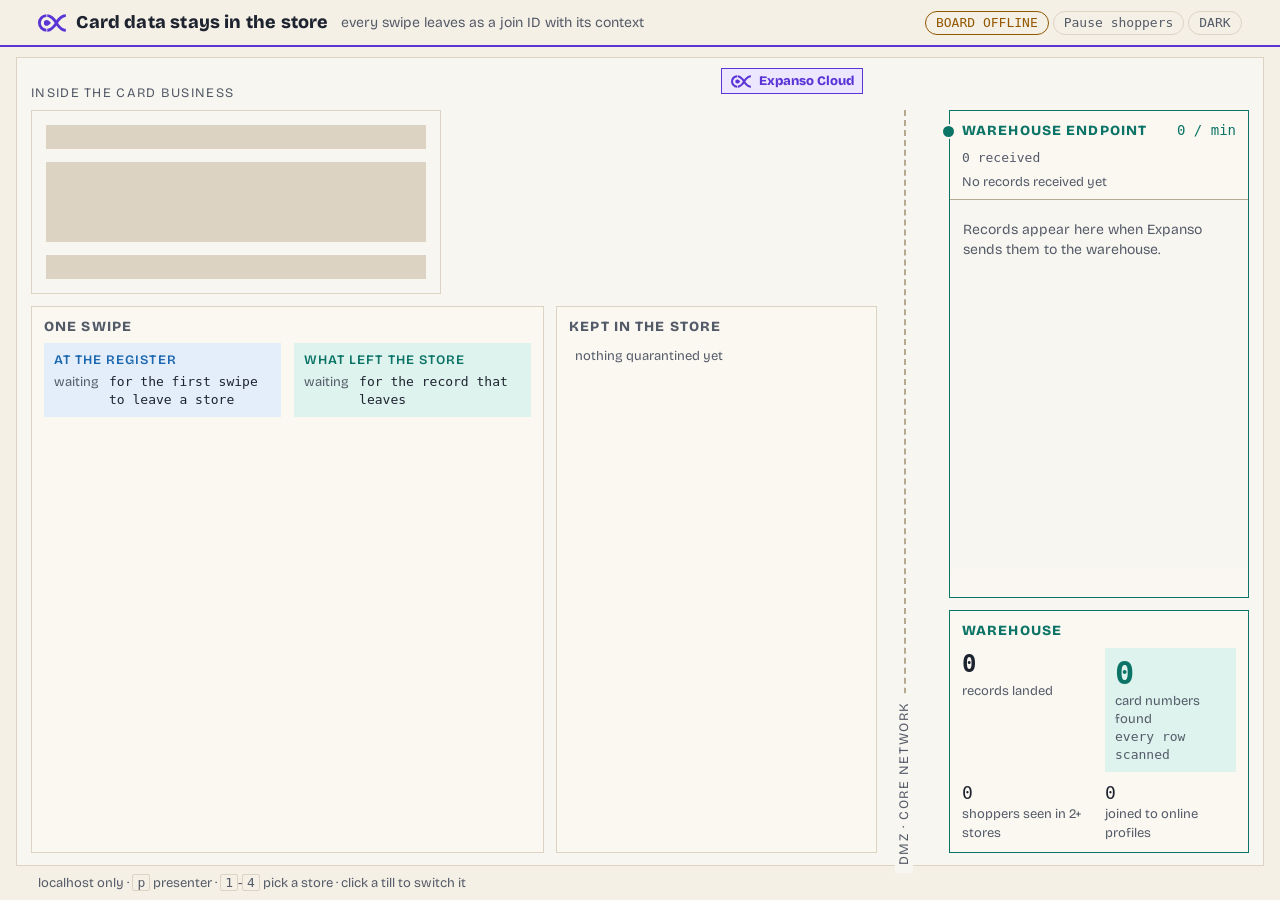
==== commit a18a6edc: "Fit the board on one screen and receive every store at one endpoint Stores sit two by two, the swipe" ====
--- a/dashboard/index.html
+++ b/dashboard/index.html
@@ -71,48 +71,58 @@
         <span></span><span></span><span></span>
       </div>
     </div>
+    <section class="shelf" aria-label="One swipe, and what the stores kept">
+      <article class="panel inspector" id="inspector" aria-live="polite">
+        <h2>One swipe <span class="data" id="ins-txn"></span></h2>
+        <div class="cols">
+          <div class="col raw">
+            <h3>at the register</h3>
+            <dl id="ins-raw"><dt>waiting</dt><dd>for the first swipe to leave a store</dd></dl>
+          </div>
+          <div class="col shared">
+            <h3>what left the store</h3>
+            <dl id="ins-shared"><dt>waiting</dt><dd>for the record that leaves</dd></dl>
+          </div>
+        </div>
+      </article>
+      <article class="panel quarantine">
+        <h2>Kept in the store <span class="data" id="q-total"></span></h2>
+        <ol class="qlist" id="qlist"><li class="empty">nothing quarantined yet</li></ol>
+      </article>
+    </section>
     <div class="dmz" id="dmz" aria-hidden="true"><span>DMZ · core network</span></div>
-    <aside class="warehouse" aria-label="Warehouse and received events">
-    <div class="warehouse-summary" id="warehouse">
-      <h2>Warehouse</h2>
-      <div class="wh-big"><span class="num" id="wh-rows">0</span><span class="l">records landed</span></div>
-      <div class="wh-zero" id="wh-zero">
-        <span class="num" id="wh-cards">0</span>
-        <span class="l">card numbers found</span>
-        <span class="l small data" id="wh-scanned">every row scanned</span>
+    <aside class="receiver" aria-label="Warehouse endpoint and warehouse">
+      <section class="endpoint" id="endpoint" aria-labelledby="feed-title">
+        <div class="ep-head">
+          <span class="ep-port" id="ep-port" aria-hidden="true"></span>
+          <h2 id="feed-title">Warehouse endpoint</h2>
+          <span class="ep-rate data" id="ep-rate">0 / min</span>
+        </div>
+        <div class="ep-line">
+          <span class="data" id="feed-count">0 received</span>
+          <canvas class="spark" id="spark" width="120" height="22" aria-hidden="true"></canvas>
+        </div>
+        <p class="feed-status" id="feed-status" role="status">No records received yet</p>
+        <ol id="event-list" tabindex="0" aria-label="Received events, newest first">
+          <li class="feed-empty">Records appear here when Expanso sends them to the warehouse.</li>
+        </ol>
+      </section>
+      <div class="warehouse" id="warehouse">
+        <h2>Warehouse</h2>
+        <div class="wh-grid">
+          <div class="wh-big"><span class="num" id="wh-rows">0</span><span class="l">records landed</span></div>
+          <div class="wh-zero" id="wh-zero">
+            <span class="num" id="wh-cards">0</span>
+            <span class="l">card numbers found</span>
+            <span class="l small data" id="wh-scanned">every row scanned</span>
+          </div>
+          <div class="wh-row"><span class="num" id="wh-multi">0</span><span class="l">shoppers seen in 2+ stores</span></div>
+          <div class="wh-row"><span class="num" id="wh-online">0</span><span class="l">joined to online profiles</span></div>
+        </div>
       </div>
-      <div class="wh-row"><span class="num" id="wh-multi">0</span><span class="l">shoppers seen in 2+ stores</span></div>
-      <div class="wh-row"><span class="num" id="wh-online">0</span><span class="l">joined to online profiles</span></div>
-    </div>
-    <section class="event-feed" aria-labelledby="feed-title">
-      <div class="feed-heading"><h2 id="feed-title">Arriving events</h2><span id="feed-count">0 received</span></div>
-      <p class="feed-status" id="feed-status" role="status">No records received yet</p>
-      <ol id="event-list" tabindex="0" aria-label="Received events, newest first">
-        <li class="feed-empty">Records appear here when Expanso sends them to the warehouse.</li>
-      </ol>
-    </section>
     </aside>
   </section>
 
-  <section class="shelf">
-    <article class="panel inspector" id="inspector" aria-live="polite">
-      <h2>One swipe <span class="data" id="ins-txn"></span></h2>
-      <div class="cols">
-        <div class="col raw">
-          <h3>at the register</h3>
-          <dl id="ins-raw"><dt>waiting</dt><dd>for the first swipe to leave a store</dd></dl>
-        </div>
-        <div class="col shared">
-          <h3>what left the store</h3>
-          <dl id="ins-shared"><dt>waiting</dt><dd>for the record that leaves</dd></dl>
-        </div>
-      </div>
-    </article>
-    <article class="panel quarantine">
-      <h2>Kept in the store <span class="data" id="q-total"></span></h2>
-      <ol class="qlist" id="qlist"><li class="empty">nothing quarantined yet</li></ol>
-    </article>
-  </section>
 </main>
 
 <dialog class="record-dialog" id="record-dialog"
--- a/dashboard/styles.css
+++ b/dashboard/styles.css
@@ -97,7 +97,11 @@
   color: var(--text);
   background-color: #f5f0e6;
   min-height: 100vh;
-}
+  display: grid; grid-template-rows: auto minmax(0, 1fr) auto;
+}
+/* The board fits one screen: the stage takes the height the shelf leaves,
+   and the endpoint's event list is the only thing that scrolls. */
+@media (min-height: 860px) { body { height: 100vh; } }
 :root[data-theme="dark"] body { background-color: #12151c; }
 
 .data, .num, dd, code, kbd { font-family: var(--mono); }
@@ -130,19 +134,26 @@
 .pill[data-state="cloud"] { border-color: var(--accent); color: var(--accent); background: var(--accent-soft); }
 button.pill { cursor: pointer; }
 
-main { padding: 12px 20px 24px; display: grid; gap: 13px; max-width: 1160px; margin: 0 auto; }
+main {
+  padding: 10px 16px 6px; display: grid; gap: 10px; min-height: 0;
+  grid-template-rows: minmax(0, 1fr);
+  width: 100%; max-width: 1760px; margin: 0 auto;
+}
 
 /* ------------------------------------------------------------------- stage */
 .stage {
   position: relative;
   display: grid;
-  grid-template-columns: minmax(0, 560px) minmax(80px, 1fr) minmax(280px, 340px);
+  grid-template-columns: minmax(0, 1fr) 54px minmax(300px, 352px);
+  grid-template-rows: auto auto minmax(0, 1fr);
   --edge-width: 164px;
   grid-template-areas:
     "label . ."
-    "stores dmz  wh";
+    "stores dmz  wh"
+    "shelf  dmz  wh";
   column-gap: 13px; row-gap: 8px;
-  padding: 12px 14px 14px;
+  padding: 10px 14px 12px;
+  min-height: 0;
   background: var(--surface-2);
   border: 1px solid var(--line);
   border-radius: 0;
@@ -169,7 +180,12 @@
   min-height: 34px; display: flex; align-items: flex-end;
 }
 
-.stores { grid-area: stores; display: grid; gap: 26px; min-width: 0; }
+/* Two by two. The gaps are lane channels: left-column nodes route through the
+   column gap into the row gap, then along it to the DMZ bus. */
+.stores {
+  grid-area: stores; display: grid; grid-template-columns: repeat(2, minmax(0, 1fr));
+  gap: 30px 26px; min-width: 0; align-content: start;
+}
 
 .store-loading { display: grid; gap: 13px; padding: 14px; border: 1px solid var(--line); }
 .store-loading span { display: block; height: 24px; background: var(--line); }
@@ -206,10 +222,10 @@
 .front-body {
   display: grid;
   grid-template-columns: minmax(0, 1fr) 72px var(--edge-width);
-  grid-template-rows: minmax(76px, auto) minmax(46px, auto);
-  gap: 12px 16px; align-items: center;
-  padding: 10px 13px;
-  min-height: 154px;
+  grid-template-rows: minmax(70px, auto) minmax(44px, auto);
+  gap: 8px 14px; align-items: center;
+  padding: 8px 12px;
+  min-height: 140px;
 }
 .shop-actions { display: flex; align-items: center; gap: 13px; }
 .shop-toggle {
@@ -253,8 +269,8 @@
 
 .tills {
   grid-column: 1; grid-row: 1;
-  display: grid; grid-template-columns: repeat(3, minmax(0, 1fr));
-  gap: 22px 8px; align-items: start; min-width: 0;
+  display: grid; grid-template-columns: repeat(auto-fit, minmax(66px, 1fr));
+  gap: 14px 4px; align-items: start; min-width: 0;
 }
 .till {
   position: relative; z-index: 4;
@@ -307,7 +323,10 @@
 .e-head { display: flex; align-items: center; gap: 6px; color: var(--accent); font-weight: 800; }
 .e-head .mark { width: 22px; height: 14px; }
 .light { width: 10px; height: 10px; border-radius: 50%; background: var(--light-off); flex: none; }
-.edge[data-state="on"] .light { background: var(--light-on);  }
+.edge[data-state="on"] .light { background: var(--light-on); animation: breathe 2.6s ease-in-out infinite; }
+@keyframes breathe {
+  50% { box-shadow: 0 0 0 5px color-mix(in srgb, var(--light-on) 28%, transparent); }
+}
 .edge[data-state="half"] .light { background: var(--warn); }
 .e-jobs { display: grid; gap: 6px; font: 13px/1.4 var(--sans); color: var(--text-dim); margin: 3px 0 6px; }
 .e-job { display: grid; padding-left: 13px; position: relative; }
@@ -326,51 +345,82 @@
 .dmz {
   grid-area: dmz; position: relative;
   border-left: 2px dashed var(--line-strong);
-  margin-left: 34px;
+  margin-left: 14px;
 }
 .dmz span {
-  position: absolute; top: 50%; left: -2px;
-  transform: translate(-50%, -50%) rotate(-90deg);
+  position: absolute; bottom: 70px; left: -2px;
+  transform: translate(-50%, 50%) rotate(-90deg);
   white-space: nowrap; font-size: 13px; letter-spacing: 0.12em; text-transform: uppercase;
   color: var(--text-dim); background: var(--surface-2); padding: 0 8px;
 }
 
-.warehouse {
+.receiver {
   grid-area: wh; position: relative; z-index: 4; align-self: stretch;
-  display: flex; flex-direction: column; min-height: 0; min-width: 0; gap: 18px;
-  background: var(--surface);
-  border: 1.5px solid var(--ok); border-radius: 0;
-  padding: 12px 14px;
-}
-.warehouse-summary { display: grid; gap: 10px; }
-.event-feed { flex: 1; min-height: 240px; display: flex; flex-direction: column; border: 1px solid var(--line-strong); background: var(--surface-2); }
-.feed-heading { padding: 10px; display: flex; justify-content: space-between; flex-wrap: wrap; gap: 4px; }
-.feed-heading span, .feed-status { font-size: 13px; color: var(--text-dim); }
-.feed-status { padding: 0 10px 10px; }
-#event-list { list-style: none; padding: 0; margin: 0; flex: 1 1 0; min-height: 180px; overflow-y: auto; overflow-anchor: none; scrollbar-gutter: stable; }
+  display: flex; flex-direction: column; gap: 12px; min-height: 0; min-width: 0;
+}
+/* Every store node sends to this one endpoint; the lanes end on its port. */
+.endpoint {
+  position: relative; flex: 1 1 auto; min-height: 220px; display: flex; flex-direction: column;
+  background: var(--surface); border: 1.5px solid var(--ok); border-radius: 0;
+  padding: 10px 12px 0;
+}
+.ep-head { display: flex; align-items: center; gap: 8px; }
+.ep-port {
+  position: absolute; left: -9px; top: 13px; width: 15px; height: 15px; border-radius: 50%;
+  background: var(--ok); border: 2px solid var(--surface);
+}
+.ep-port.pulse { animation: ep-pulse 900ms ease-out; }
+@keyframes ep-pulse {
+  from { box-shadow: 0 0 0 0 color-mix(in srgb, var(--ok) 55%, transparent); }
+  to { box-shadow: 0 0 0 16px transparent; }
+}
+.ep-rate { margin-left: auto; font-size: 14px; color: var(--ok); white-space: nowrap; }
+.ep-rate[data-state="idle"] { color: var(--text-dim); }
+.ep-line { display: flex; align-items: center; justify-content: space-between; gap: 8px; margin-top: 6px; }
+.ep-line .data { font-size: 13px; color: var(--text-dim); }
+.spark { width: 140px; height: 22px; flex: none; }
+.feed-status { font-size: 13px; color: var(--text-dim); padding: 4px 0 8px; }
+#event-list {
+  list-style: none; padding: 0; margin: 0 -12px; flex: 1 1 0; min-height: 120px;
+  overflow-y: auto; overflow-anchor: none; scrollbar-gutter: stable; border-top: 1px solid var(--line-strong);
+  background: var(--surface-2);
+  mask-image: linear-gradient(to bottom, #000 calc(100% - 28px), transparent);
+}
 .feed-empty { padding: 20px 13px; font-size: 14px; color: var(--text-dim); }
-.feed-record { width: 100%; text-align: left; padding: 12px 10px; display: grid; gap: 5px; background: transparent; border: 0; border-top: 1px solid var(--line); color: var(--text); font: 13px/1.35 var(--sans); cursor: pointer; }
+.feed-record { width: 100%; text-align: left; padding: 9px 12px; display: grid; gap: 3px; background: transparent; border: 0; border-bottom: 1px solid var(--line); color: var(--text); font: 13px/1.35 var(--sans); cursor: pointer; }
 .feed-record:hover, .feed-record:focus-visible { background: var(--ok-soft); }
+.feed-event:first-child .feed-record { animation: feed-in 1.8s ease-out; }
+@keyframes feed-in { from { background: var(--ok-soft); } to { background: transparent; } }
 .feed-event-head { display: flex; justify-content: space-between; gap: 8px; }
 .feed-event-head b { color: var(--ok); }
 .feed-basket, .feed-join { overflow-wrap: anywhere; min-width: 0; }
 .feed-join { font-size: 13px; color: var(--text-dim); }
 .feed-time { font-size: 13px; color: var(--text-dim); }
-.warehouse h2 { font-size: 14px; font-weight: 800; letter-spacing: 0.08em; text-transform: uppercase; color: var(--ok); }
+
+.warehouse {
+  position: relative; flex: none;
+  background: var(--surface); border: 1.5px solid var(--ok); border-radius: 0;
+  padding: 10px 12px;
+}
+.endpoint h2, .warehouse h2 { font-size: 14px; font-weight: 800; letter-spacing: 0.08em; text-transform: uppercase; color: var(--ok); }
+.wh-grid { display: grid; grid-template-columns: minmax(0, 1fr) minmax(0, 1fr); gap: 8px 12px; margin-top: 8px; align-items: start; }
 .warehouse .l { font-size: 13px; color: var(--text-dim); }
 .wh-big, .wh-row, .wh-zero { display: grid; }
 .wh-big .num { font-size: 24px; font-weight: 700; }
-.wh-zero { background: var(--ok-soft); border-radius: 0; padding: 8px 10px; }
+.wh-zero { background: var(--ok-soft); border-radius: 0; padding: 8px 10px; align-self: stretch; }
 .wh-zero .num { font-size: 32px; font-weight: 700; color: var(--ok); line-height: 1.1; }
 .wh-zero[data-state="bad"] { background: var(--err-soft); }
 .wh-zero[data-state="bad"] .num { color: var(--err); }
 .wh-row .num { font-size: 18px; }
 .l.small { font-size: 13px; }
+/* A changed count lifts and settles, so a landing is visible without a flash. */
+.num.tick { animation: tick 600ms ease-out; }
+@keyframes tick { from { transform: translateY(-3px); color: var(--ok); } }
 
 /* ------------------------------------------------------------------ shelf */
-.shelf { display: grid; grid-template-columns: minmax(0, 1.55fr) minmax(0, 1fr); gap: 13px; }
-.panel { background: var(--surface); border: 1px solid var(--line); border-radius: 0; padding: 12px 14px; min-width: 0; }
-.panel h2 { font-size: 14px; font-weight: 800; letter-spacing: 0.08em; text-transform: uppercase; color: var(--text-dim); margin-bottom: 8px; }
+.shelf { grid-area: shelf; display: grid; grid-template-columns: minmax(0, 1.6fr) minmax(0, 1fr); gap: 12px; align-items: stretch; min-width: 0; margin-top: 4px; }
+.panel { background: var(--surface); border: 1px solid var(--line); border-radius: 0; padding: 10px 12px; min-width: 0; }
+.panel h2 { font-size: 14px; font-weight: 800; letter-spacing: 0.08em; text-transform: uppercase; color: var(--text-dim); margin-bottom: 6px; }
 .panel h2 .data { font-weight: 400; letter-spacing: 0; text-transform: none; }
 
 .cols { display: grid; grid-template-columns: minmax(0, 1fr) minmax(0, 1fr); gap: 13px; }
@@ -416,27 +466,32 @@
 .console-title { font-weight: 800; font-size: 13px; text-transform: uppercase; letter-spacing: 0.08em; }
 .console-store { font: 13px var(--mono); color: var(--accent); }
 
-footer { padding: 4px 3vw 16px; font-size: 13px; color: var(--text-dim); }
+footer { padding: 2px 3vw 8px; font-size: 13px; color: var(--text-dim); }
 kbd { font-size: 13px; border: 1px solid var(--line); border-radius: 2px; padding: 0 4px; }
 
 .store[data-focus="1"] .front { border-color: var(--accent); }
 
 /* --------------------------------------------------------------- narrow */
-@media (max-width: 1200px) {
-  .stage { --edge-width: 142px; grid-template-columns: minmax(0, 1fr) 50px 280px; }
-  .front-body { grid-template-columns: minmax(0, 1fr) 68px var(--edge-width); gap: 18px 14px; }
+@media (max-width: 1360px) {
+  .stage { --edge-width: 142px; grid-template-columns: minmax(0, 1fr) 46px 300px; }
+  .front-body { grid-template-columns: minmax(0, 1fr) 64px var(--edge-width); gap: 10px 12px; }
   .t-picture { width: 34px; height: 28px; }
-  .dmz { margin-left: 24px; }
   .till .t-not { width: 42px; height: 42px; left: 3px; }
 }
+@media (max-width: 1120px) {
+  body { height: auto; }
+  .stores { grid-template-columns: minmax(0, 1fr); gap: 24px; }
+  #event-list { max-height: 420px; }
+}
 @media (max-width: 980px) {
-  .stage { padding-right: 28px; grid-template-columns: minmax(0, 1fr); grid-template-areas: "label" "stores" "dmz" "wh"; }
+  .stage { padding-right: 28px; grid-template-columns: minmax(0, 1fr); grid-template-areas: "label" "stores" "dmz" "wh" "shelf"; }
   .premises-label { align-self: start; min-height: 0; }
   .cloud { justify-self: end; margin-top: 26px; }
   .dmz { height: 34px; margin: 30px 0; border-left: 0; border-top: 2px dashed var(--line-strong); }
-  .dmz span { top: 0; left: 50%; transform: translate(-50%, -50%); }
-  .warehouse { align-self: stretch; }
-  .event-feed { flex: none; height: 460px; }
+  .dmz span { bottom: auto; top: 0; left: 50%; transform: translate(-50%, -50%); }
+  .ep-port { left: auto; right: -9px; }
+  .endpoint { flex: none; }
+  #event-list { max-height: 360px; }
   .shelf { grid-template-columns: minmax(0, 1fr); }
 }
 @media (max-width: 700px) {
@@ -465,6 +520,7 @@
   #shoppers-motion { display: none; }
   .walker { animation: none; left: var(--rest-position); }
   .till[data-face="ring"] .t-picture { transform: none; }
+  .edge[data-state="on"] .light, .ep-port.pulse, .feed-event:first-child .feed-record, .num.tick { animation: none; }
 }
 
 /* Record stays frozen while the presenter inspects it. */
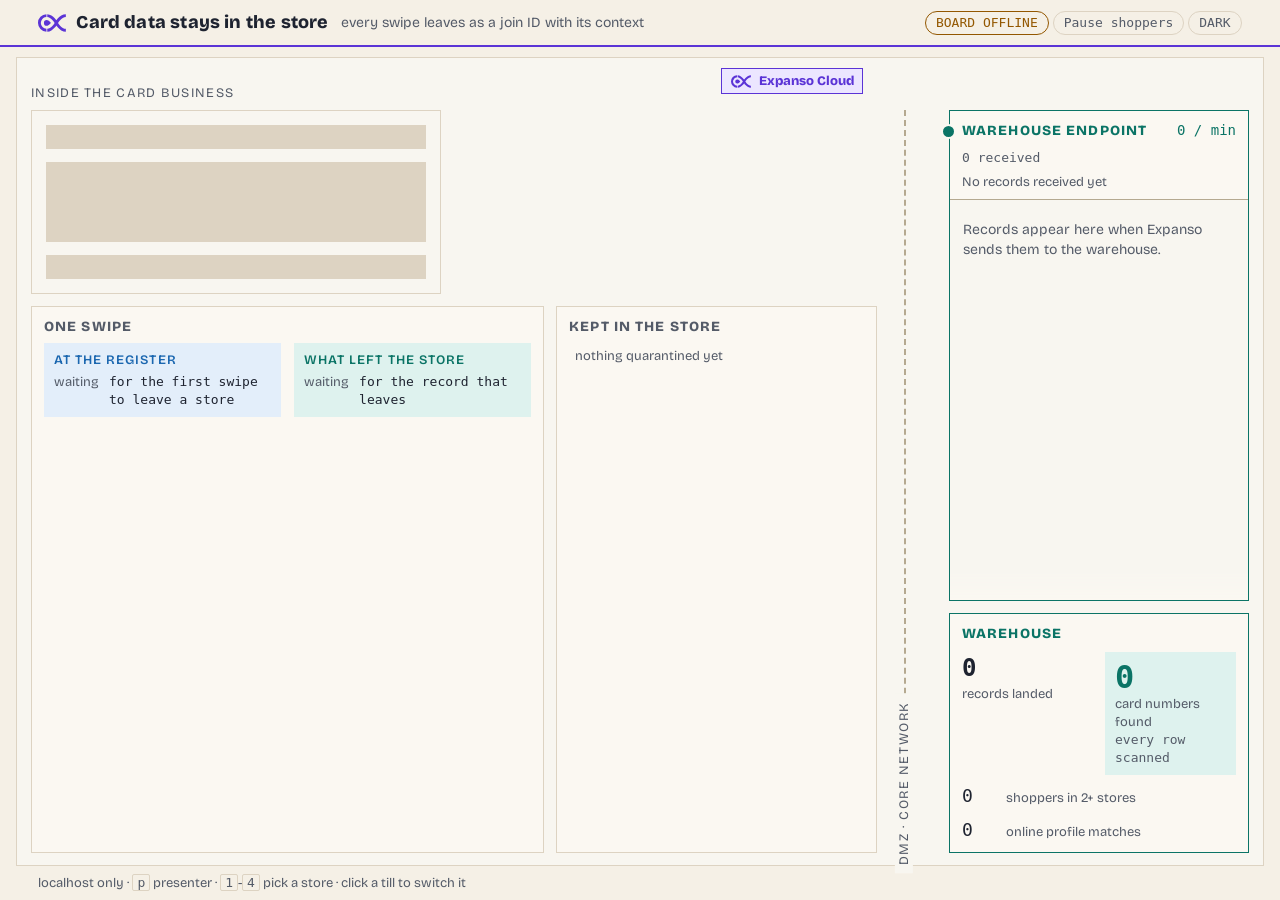
==== commit 81002bf1: "Clean up store wiring and warehouse metric wrapping" ====
--- a/dashboard/index.html
+++ b/dashboard/index.html
@@ -116,8 +116,8 @@
             <span class="l">card numbers found</span>
             <span class="l small data" id="wh-scanned">every row scanned</span>
           </div>
-          <div class="wh-row"><span class="num" id="wh-multi">0</span><span class="l">shoppers seen in 2+ stores</span></div>
-          <div class="wh-row"><span class="num" id="wh-online">0</span><span class="l">joined to online profiles</span></div>
+          <div class="wh-row"><span class="num" id="wh-multi">0</span><span class="l">shoppers in 2+ stores</span></div>
+          <div class="wh-row"><span class="num" id="wh-online">0</span><span class="l">online profile matches</span></div>
         </div>
       </div>
     </aside>
--- a/dashboard/styles.css
+++ b/dashboard/styles.css
@@ -256,15 +256,17 @@
   color: var(--raw); font: 13px var(--sans);
   border: 0; background: transparent; cursor: pointer;
 }
-.intake { grid-column: 2; grid-row: 1; text-align: center; gap: 2px; }
+/* Fixed rows: the block never moves when a number changes or arrives. */
+.intake { grid-column: 2; grid-row: 1; text-align: center; grid-template-rows: 48px 18px 20px; align-self: start; justify-self: center; width: max-content; padding: 0; }
+.intake:focus-visible { outline: 0; }
+.intake:focus-visible b { text-decoration: underline; text-underline-offset: 3px; }
 .intake-icon { width: 44px; height: 48px; }
-.intake b { font-size: 13px; font-weight: 600; }
-.pending-count { color: var(--text-dim); font-size: 13px; }
+.intake b { font-size: 13px; font-weight: 600; line-height: 18px; white-space: nowrap; }
 .telemetry { grid-column: 1 / 3; grid-row: 2; width: fit-content; max-width: 100%; z-index: 4; position: relative; display: grid; grid-template-columns: 30px minmax(0, 1fr); column-gap: 6px; background: var(--wall); font-size: 13px; }
 .telemetry-icon { grid-row: 1 / 3; align-self: center; border: 1.5px solid var(--raw); color: var(--raw); text-align: center; padding: 8px 2px; font: 14px var(--mono); }
 .telemetry-value { color: var(--text-dim); }
 .telemetry[data-state="off"] .telemetry-icon { filter: grayscale(1); }
-.intake .num { font-size: 14px; font-weight: 700; }
+.intake .num { font-size: 14px; font-weight: 700; line-height: 20px; }
 
 
 .tills {
@@ -411,6 +413,7 @@
 .wh-zero .num { font-size: 32px; font-weight: 700; color: var(--ok); line-height: 1.1; }
 .wh-zero[data-state="bad"] { background: var(--err-soft); }
 .wh-zero[data-state="bad"] .num { color: var(--err); }
+.wh-row { grid-column: 1 / -1; grid-template-columns: 36px minmax(0, 1fr); align-items: baseline; gap: 8px; }
 .wh-row .num { font-size: 18px; }
 .l.small { font-size: 13px; }
 /* A changed count lifts and settles, so a landing is visible without a flash. */
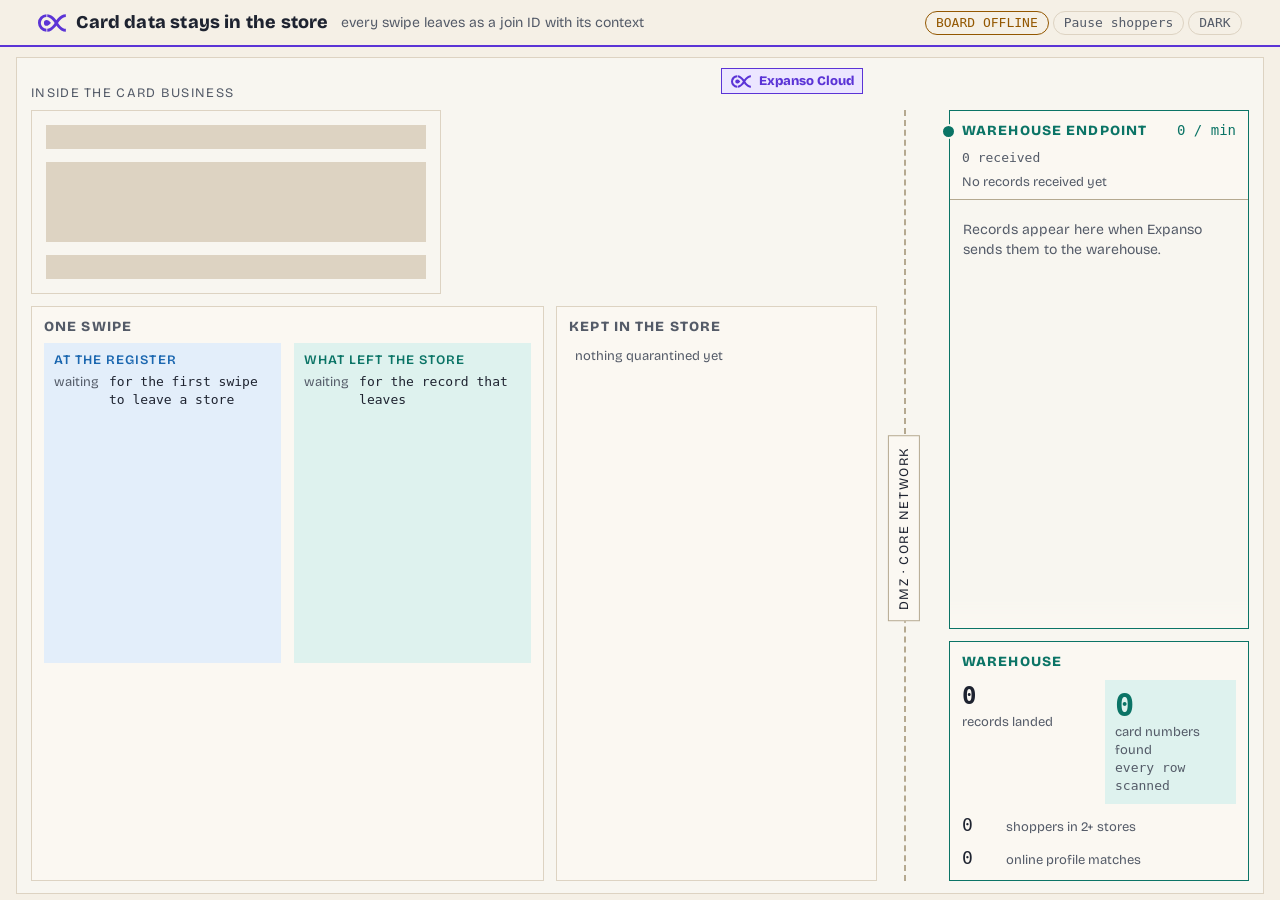
==== commit f6a46b22: "Stabilize the inspector and distinguish pending from quarantine" ====
--- a/dashboard/index.html
+++ b/dashboard/index.html
@@ -149,9 +149,6 @@
   <button type="button" data-act="reset">r reset</button>
 </div>
 
-<footer>
-  <span>localhost only · <kbd>p</kbd> presenter · <kbd>1</kbd>-<kbd>4</kbd> pick a store · click a till to switch it</span>
-</footer>
 <script src="app.js"></script>
 </body>
 </html>
--- a/dashboard/styles.css
+++ b/dashboard/styles.css
@@ -37,6 +37,7 @@
 
   /* illustration */
   --wall:      #efe5d3;
+  --store-events: #e6d6b9;
   --awning-a:  #e3d3b6;
   --awning-b:  #f6eedf;
   --till:      #384050;
@@ -75,6 +76,7 @@
   --warn-soft:   #3a2c14;
   --err-soft:    #3d1d1b;
   --wall:      #262b37;
+  --store-events: #3a342b;
   --awning-a:  #3a4152;
   --awning-b:  #2c3240;
   --till:      #c9cfda;
@@ -221,9 +223,9 @@
 }
 .front-body {
   display: grid;
-  grid-template-columns: minmax(0, 1fr) 72px var(--edge-width);
-  grid-template-rows: minmax(70px, auto) minmax(44px, auto);
-  gap: 8px 14px; align-items: center;
+  grid-template-columns: minmax(0, 1fr) 92px minmax(0, 1fr);
+  grid-template-rows: minmax(124px, auto) minmax(60px, auto);
+  gap: 20px 14px; align-items: center;
   padding: 8px 12px;
   min-height: 140px;
 }
@@ -254,16 +256,18 @@
 .intake {
   position: relative; z-index: 4; display: grid; justify-items: center;
   color: var(--raw); font: 13px var(--sans);
-  border: 0; background: transparent; cursor: pointer;
+  border: 0; background: var(--store-events); cursor: pointer;
 }
 /* Fixed rows: the block never moves when a number changes or arrives. */
-.intake { grid-column: 2; grid-row: 1; text-align: center; grid-template-rows: 48px 18px 20px; align-self: start; justify-self: center; width: max-content; padding: 0; }
+.intake { grid-column: 2; grid-row: 1; text-align: center; grid-template-rows: 48px 18px 20px; align-self: start; justify-self: center; width: max-content; padding: 6px; margin-top: 16px; }
 .intake:focus-visible { outline: 0; }
 .intake:focus-visible b { text-decoration: underline; text-underline-offset: 3px; }
 .intake-icon { width: 44px; height: 48px; }
 .intake b { font-size: 13px; font-weight: 600; line-height: 18px; white-space: nowrap; }
 .telemetry { grid-column: 1 / 3; grid-row: 2; width: fit-content; max-width: 100%; z-index: 4; position: relative; display: grid; grid-template-columns: 30px minmax(0, 1fr); column-gap: 6px; background: var(--wall); font-size: 13px; }
 .telemetry-icon { grid-row: 1 / 3; align-self: center; border: 1.5px solid var(--raw); color: var(--raw); text-align: center; padding: 8px 2px; font: 14px var(--mono); }
+.telemetry { border: 0; padding: 0; color: var(--text); font-family: var(--sans); text-align: left; cursor: pointer; }
+.telemetry:focus-visible { outline: 2px solid var(--raw); outline-offset: 4px; }
 .telemetry-value { color: var(--text-dim); }
 .telemetry[data-state="off"] .telemetry-icon { filter: grayscale(1); }
 .intake .num { font-size: 14px; font-weight: 700; line-height: 20px; }
@@ -271,12 +275,13 @@
 
 .tills {
   grid-column: 1; grid-row: 1;
-  display: grid; grid-template-columns: repeat(auto-fit, minmax(66px, 1fr));
+  width: 100%; max-width: 164px; justify-self: start;
+  display: grid; grid-template-columns: repeat(2, minmax(0, 1fr));
   gap: 14px 4px; align-items: start; min-width: 0;
 }
 .till {
   position: relative; z-index: 4;
-  display: flex; align-items: center; justify-content: center; gap: 3px;
+  display: flex; flex-direction: column; align-items: center; justify-content: center; gap: 3px;
   background: none; border: 0; cursor: pointer; color: var(--text-dim);
   font: 13px var(--sans); padding: 0; min-width: 0;
 }
@@ -297,6 +302,7 @@
 /* ------------------------------------------------------------- edge nodes */
 .edge {
   grid-column: 3; grid-row: 1 / 3;
+  width: var(--edge-width); max-width: 100%; justify-self: end;
   position: relative; z-index: 4;
   display: grid; gap: 2px; align-content: center;
   background: var(--surface-2);
@@ -350,10 +356,11 @@
   margin-left: 14px;
 }
 .dmz span {
-  position: absolute; bottom: 70px; left: -2px;
+  position: absolute; top: 50%; left: -2px;
   transform: translate(-50%, 50%) rotate(-90deg);
   white-space: nowrap; font-size: 13px; letter-spacing: 0.12em; text-transform: uppercase;
-  color: var(--text-dim); background: var(--surface-2); padding: 0 8px;
+  color: var(--text); background: var(--surface); padding: 6px 10px;
+  border: 1px solid var(--line-strong);
 }
 
 .receiver {
@@ -416,9 +423,6 @@
 .wh-row { grid-column: 1 / -1; grid-template-columns: 36px minmax(0, 1fr); align-items: baseline; gap: 8px; }
 .wh-row .num { font-size: 18px; }
 .l.small { font-size: 13px; }
-/* A changed count lifts and settles, so a landing is visible without a flash. */
-.num.tick { animation: tick 600ms ease-out; }
-@keyframes tick { from { transform: translateY(-3px); color: var(--ok); } }
 
 /* ------------------------------------------------------------------ shelf */
 .shelf { grid-area: shelf; display: grid; grid-template-columns: minmax(0, 1.6fr) minmax(0, 1fr); gap: 12px; align-items: stretch; min-width: 0; margin-top: 4px; }
@@ -431,6 +435,7 @@
 .col.raw h3 { color: var(--raw); }
 .col.shared h3 { color: var(--ok); }
 .col { border-radius: 0; padding: 8px 10px; min-width: 0; }
+.cols .col { height: 320px; overflow: auto; }
 .col.raw { background: var(--raw-soft); }
 .col.shared { background: var(--ok-soft); }
 dl { display: grid; grid-template-columns: max-content minmax(0, 1fr); column-gap: 10px; row-gap: 1px; font-size: 13px; }
@@ -477,7 +482,7 @@
 /* --------------------------------------------------------------- narrow */
 @media (max-width: 1360px) {
   .stage { --edge-width: 142px; grid-template-columns: minmax(0, 1fr) 46px 300px; }
-  .front-body { grid-template-columns: minmax(0, 1fr) 64px var(--edge-width); gap: 10px 12px; }
+  .front-body { grid-template-columns: minmax(0, 1fr) 92px minmax(0, 1fr); gap: 20px 12px; }
   .t-picture { width: 34px; height: 28px; }
   .till .t-not { width: 42px; height: 42px; left: 3px; }
 }
@@ -500,7 +505,7 @@
 @media (max-width: 700px) {
   .front-body { grid-template-columns: minmax(0, 1fr) var(--edge-width); gap: 20px; grid-template-rows: auto auto auto; }
   .tills { grid-column: 1 / -1; grid-row: 1; margin-bottom: 18px; }
-  .intake { grid-column: 1; grid-row: 2; }
+  .intake { grid-column: 1; grid-row: 2; margin-top: 0; }
   .telemetry { grid-column: 1; grid-row: 3; grid-template-columns: 1fr; justify-items: center; text-align: center; }
   .telemetry-icon { grid-row: auto; width: 30px; }
   .edge { grid-column: 2; grid-row: 2 / 4; padding: 6px; }
@@ -523,7 +528,7 @@
   #shoppers-motion { display: none; }
   .walker { animation: none; left: var(--rest-position); }
   .till[data-face="ring"] .t-picture { transform: none; }
-  .edge[data-state="on"] .light, .ep-port.pulse, .feed-event:first-child .feed-record, .num.tick { animation: none; }
+.edge[data-state="on"] .light, .ep-port.pulse, .feed-event:first-child .feed-record { animation: none; }
 }
 
 /* Record stays frozen while the presenter inspects it. */
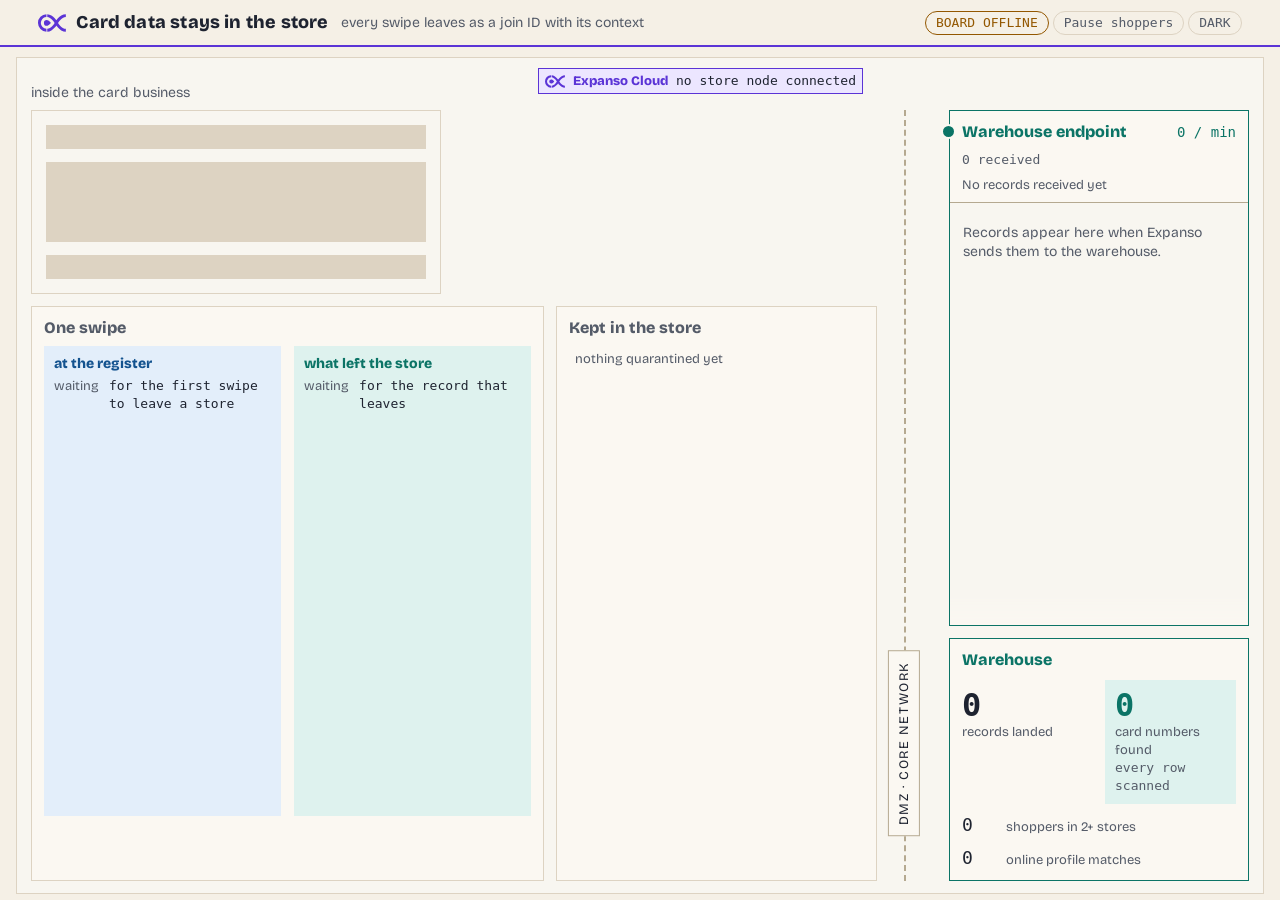
==== commit f194fede: "Add the fixture proof run, fix unenrolled-register swipes, restore window display on the board scrip" ====
--- a/dashboard/index.html
+++ b/dashboard/index.html
@@ -64,6 +64,7 @@
     <div class="cloud" id="cloud">
       <svg class="mark" aria-hidden="true"><use href="#mark"/></svg>
       <span class="cloud-name">Expanso Cloud</span>
+      <span class="cloud-jobs data" id="cloud-jobs">no store node connected</span>
     </div>
     <div class="premises-label">inside the card business</div>
     <div class="stores" id="stores" aria-busy="true">
@@ -138,6 +139,7 @@
 <div class="console" id="console" hidden>
   <span class="console-title">Presenter</span>
   <span class="console-store" id="console-store">s1</span>
+  <span class="console-hint">1-4 pick a store · click a till to switch it · localhost only</span>
   <button type="button" data-act="tamper">t tamper</button>
   <button type="button" data-act="leak">l card in note</button>
   <button type="button" data-act="malformed">m malformed</button>
--- a/dashboard/styles.css
+++ b/dashboard/styles.css
@@ -24,7 +24,7 @@
   --text-dim:  #545b68;
 
   --accent:    #5b34d6;
-  --raw:       #1b67b0;
+  --raw:       #14538f;
   --ok:        #0b7466;
   --warn:      #935700;
   --err:       #bf2f25;
@@ -165,20 +165,21 @@
 .cloud {
   grid-area: label; justify-self: end; align-self: start;
   position: relative; z-index: 4;
-  display: flex; align-items: center; gap: 8px;
-  width: var(--edge-width); margin-right: 14px;
-  justify-content: center; white-space: nowrap;
+  display: flex; align-items: center; gap: 4px 8px; flex-wrap: wrap;
+  min-width: var(--edge-width); max-width: 100%; margin-right: 14px;
+  justify-content: center;
   padding: 3px 6px;
   border: 1px solid var(--accent); border-radius: 0;
   background: var(--accent-soft); color: var(--accent);
 }
 .cloud .mark { width: 20px; height: 13px; flex: none; }
 .cloud-name { font-weight: 800; font-size: 13px; }
+.cloud-jobs { font-size: 13px; color: var(--text); }
 .cloud[data-state="off"] { filter: grayscale(0.9); opacity: 0.6; }
 
 .premises-label {
   grid-area: label; align-self: end;
-  font-size: 13px; color: var(--text-dim); text-transform: uppercase; letter-spacing: 0.1em;
+  font-size: 14px; color: var(--text-dim);
   min-height: 34px; display: flex; align-items: flex-end;
 }
 
@@ -229,6 +230,17 @@
   padding: 8px 12px;
   min-height: 140px;
 }
+.window {
+  position: relative; z-index: 4; min-width: 0; margin-left: auto;
+  display: flex; align-items: baseline; flex-wrap: wrap; gap: 0 8px;
+  padding: 2px 8px; background: var(--window); color: var(--window-ink);
+  border: 2px solid var(--line-strong); font-size: 13px;
+}
+.window .w-k { color: var(--window-dim); }
+.window .w-v { font-weight: 600; }
+.window .w-n { font-family: var(--mono); color: var(--window-dim); }
+.window .w-alert { font-family: var(--mono); color: #ffb4ab; }
+.window[data-fresh="1"] { border-color: var(--ok); }
 .shop-actions { display: flex; align-items: center; gap: 13px; }
 .shop-toggle {
   position: relative; z-index: 4; flex: none;
@@ -356,7 +368,7 @@
   margin-left: 14px;
 }
 .dmz span {
-  position: absolute; top: 50%; left: -2px;
+  position: absolute; top: 78%; left: -2px;
   transform: translate(-50%, 50%) rotate(-90deg);
   white-space: nowrap; font-size: 13px; letter-spacing: 0.12em; text-transform: uppercase;
   color: var(--text); background: var(--surface); padding: 6px 10px;
@@ -411,11 +423,12 @@
   background: var(--surface); border: 1.5px solid var(--ok); border-radius: 0;
   padding: 10px 12px;
 }
-.endpoint h2, .warehouse h2 { font-size: 14px; font-weight: 800; letter-spacing: 0.08em; text-transform: uppercase; color: var(--ok); }
+.endpoint h2, .warehouse h2 { font-size: 16px; font-weight: 800; color: var(--ok); }
 .wh-grid { display: grid; grid-template-columns: minmax(0, 1fr) minmax(0, 1fr); gap: 8px 12px; margin-top: 8px; align-items: start; }
 .warehouse .l { font-size: 13px; color: var(--text-dim); }
 .wh-big, .wh-row, .wh-zero { display: grid; }
-.wh-big .num { font-size: 24px; font-weight: 700; }
+.wh-big { padding-top: 8px; }
+.wh-big .num { font-size: 32px; font-weight: 700; line-height: 1.1; }
 .wh-zero { background: var(--ok-soft); border-radius: 0; padding: 8px 10px; align-self: stretch; }
 .wh-zero .num { font-size: 32px; font-weight: 700; color: var(--ok); line-height: 1.1; }
 .wh-zero[data-state="bad"] { background: var(--err-soft); }
@@ -427,15 +440,20 @@
 /* ------------------------------------------------------------------ shelf */
 .shelf { grid-area: shelf; display: grid; grid-template-columns: minmax(0, 1.6fr) minmax(0, 1fr); gap: 12px; align-items: stretch; min-width: 0; margin-top: 4px; }
 .panel { background: var(--surface); border: 1px solid var(--line); border-radius: 0; padding: 10px 12px; min-width: 0; }
-.panel h2 { font-size: 14px; font-weight: 800; letter-spacing: 0.08em; text-transform: uppercase; color: var(--text-dim); margin-bottom: 6px; }
-.panel h2 .data { font-weight: 400; letter-spacing: 0; text-transform: none; }
+.panel h2 { font-size: 16px; font-weight: 800; color: var(--text-dim); margin-bottom: 6px; }
+.panel h2 .data { font-weight: 400; }
 
 .cols { display: grid; grid-template-columns: minmax(0, 1fr) minmax(0, 1fr); gap: 13px; }
-.col h3 { font-size: 13px; font-weight: 600; text-transform: uppercase; letter-spacing: 0.08em; margin-bottom: 4px; }
+.col h3 { font-size: 14px; font-weight: 800; margin-bottom: 4px; }
 .col.raw h3 { color: var(--raw); }
 .col.shared h3 { color: var(--ok); }
 .col { border-radius: 0; padding: 8px 10px; min-width: 0; }
-.cols .col { height: 320px; overflow: auto; }
+.cols .col { min-height: 470px; }
+.cols dl { align-items: start; }
+.cols dd { min-height: 20px; }
+.cols dd[data-field="track 2"], .cols dd[data-field="note"] { min-height: 38px; }
+.cols dd[data-field="lines"], .cols dd[data-field="basket"] { min-height: 58px; }
+.cols dd[data-field="stripped"] { min-height: 76px; }
 .col.raw { background: var(--raw-soft); }
 .col.shared { background: var(--ok-soft); }
 dl { display: grid; grid-template-columns: max-content minmax(0, 1fr); column-gap: 10px; row-gap: 1px; font-size: 13px; }
@@ -471,8 +489,9 @@
   border: 1px solid var(--line); background: var(--surface); color: var(--text); cursor: pointer;
 }
 .console button[aria-pressed="true"] { border-color: var(--accent); color: var(--accent); }
-.console-title { font-weight: 800; font-size: 13px; text-transform: uppercase; letter-spacing: 0.08em; }
+.console-title { font-weight: 800; font-size: 13px; }
 .console-store { font: 13px var(--mono); color: var(--accent); }
+.console-hint { font-size: 13px; color: var(--text-dim); }
 
 footer { padding: 2px 3vw 8px; font-size: 13px; color: var(--text-dim); }
 kbd { font-size: 13px; border: 1px solid var(--line); border-radius: 2px; padding: 0 4px; }
@@ -515,6 +534,7 @@
   .qwhere { grid-column: 1 / -1; }
   .sign { gap: 4px 8px; }
   .frontage { flex-wrap: wrap; }
+  .window { margin-left: 0; flex: 1 1 100%; }
 }
 @media (max-width: 420px) {
   main { padding-left: 8px; padding-right: 8px; }
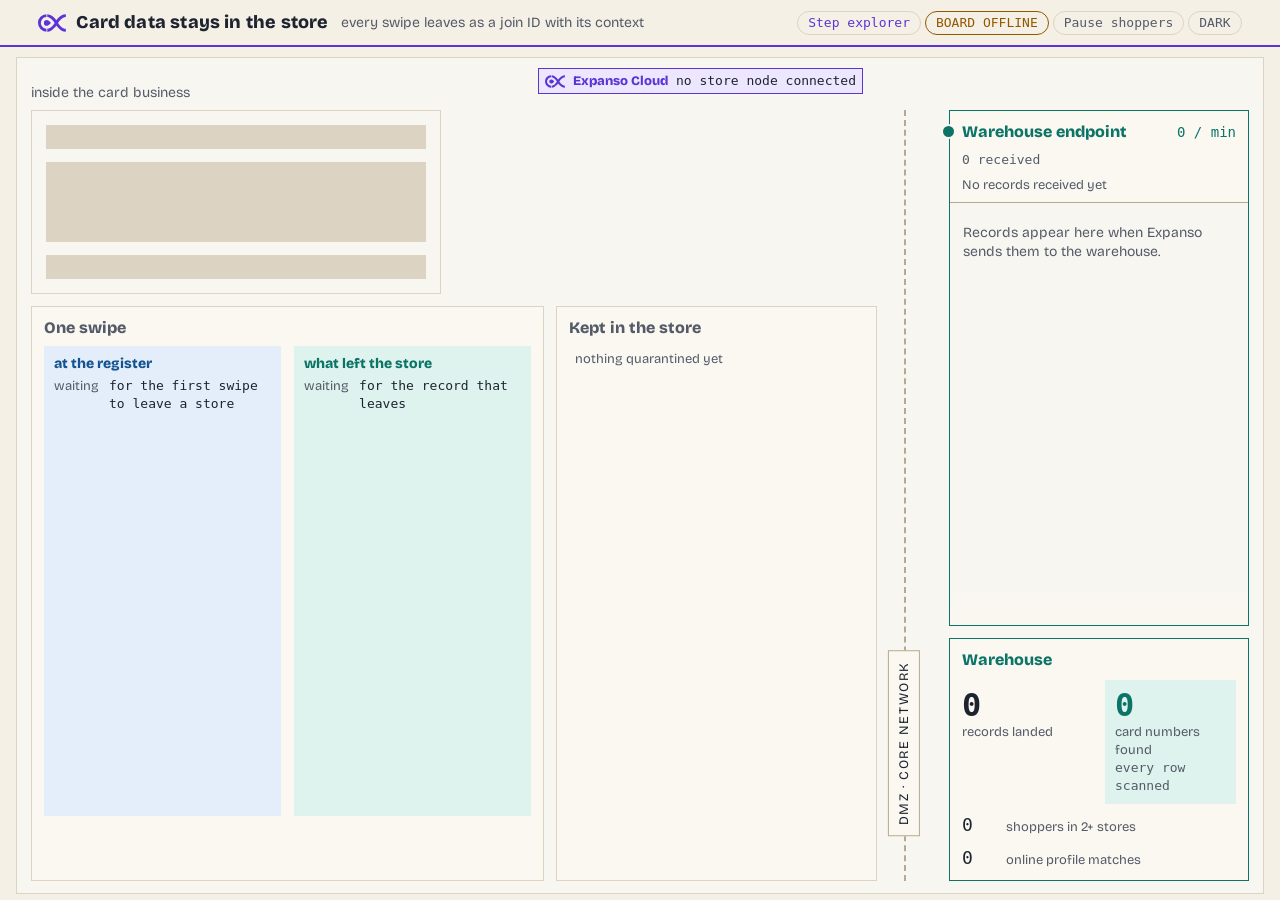
==== commit adff223c: "Bring the demo to the public bar: explorer, file-based job config, shared check Adds the step explor" ====
--- a/dashboard/index.html
+++ b/dashboard/index.html
@@ -5,6 +5,7 @@
 <meta name="viewport" content="width=device-width, initial-scale=1">
 <title>Point of sale at the edge</title>
 <link rel="stylesheet" href="fonts/fonts.css">
+<link rel="stylesheet" href="tokens.css">
 <link rel="stylesheet" href="styles.css">
 <script>
   // Theme before first paint, so a remembered dark board never flashes light.
@@ -52,6 +53,7 @@
   </div>
   <span class="sub">every swipe leaves as a join ID with its context</span>
   <span class="pills">
+    <a class="pill link" href="explorer.html">Step explorer</a>
     <span class="pill" id="pill-mode" data-state="off">EXPANSO OFF</span>
     <button type="button" class="pill toggle" id="shoppers-motion" aria-pressed="false">Pause shoppers</button>
     <button type="button" class="pill toggle" id="theme" aria-pressed="false">DARK</button>
@@ -139,7 +141,7 @@
 <div class="console" id="console" hidden>
   <span class="console-title">Presenter</span>
   <span class="console-store" id="console-store">s1</span>
-  <span class="console-hint">1-4 pick a store · click a till to switch it · localhost only</span>
+  <span class="console-hint">1-4 or Left and Right pick a store · click a till to switch it · localhost only</span>
   <button type="button" data-act="tamper">t tamper</button>
   <button type="button" data-act="leak">l card in note</button>
   <button type="button" data-act="malformed">m malformed</button>
--- a/dashboard/tokens.css
+++ b/dashboard/tokens.css
@@ -0,0 +1,91 @@
+/* Palette and type tokens shared by the board (styles.css) and the step
+   explorer (explorer.css). Light is the default; dark is an explicit toggle
+   remembered per browser (data-theme on <html>).
+
+   One hue, one meaning:
+     --accent  Expanso (edge nodes, Cloud, control lanes)
+     --raw     a raw swipe, card number and all
+     --ok      a shareable record and the warehouse it lands in
+     --warn    a dropped network, a growing disk queue, a silent sensor
+     --err     a record kept in the store: tampered, malformed, card number
+
+   Type: Bricolage Grotesque (vendored) for words, monospace only for data
+   and identifiers. Rails: 13 / 14 / 18 / 24 / 32 px. */
+:root {
+  color-scheme: light;
+
+  --bg:        #f5f0e6;
+  --surface:   #fbf8f2;
+  --surface-2: #f8f6f0;
+  --line:      #ddd3c2;
+  --line-strong: #b5a990;
+
+  --text:      #1e2330;
+  --text-dim:  #545b68;
+
+  --accent:    #5b34d6;
+  --raw:       #14538f;
+  --ok:        #0b7466;
+  --warn:      #935700;
+  --err:       #bf2f25;
+
+  --accent-soft: #ece6ff;
+  --raw-soft:    #e3eefa;
+  --ok-soft:     #def2ee;
+  --warn-soft:   #fcefd9;
+  --err-soft:    #fbe4e1;
+
+  /* illustration */
+  --wall:      #efe5d3;
+  --store-events: #e6d6b9;
+  --awning-a:  #e3d3b6;
+  --awning-b:  #f6eedf;
+  --till:      #384050;
+  --till-screen: #dcefe9;
+  --till-face: #1e2330;
+  --till-off:  #9aa0a9;
+  --receipt:   #fbf9f4;
+  --card:      #1b67b0;
+  --window:    #22283a;
+  --window-ink: #e9f3f0;
+  --window-dim: #a9b6c4;
+  --light-off: #8a909a;
+  --light-on:  #1fa855;
+
+  --sans: "Bricolage Grotesque", ui-sans-serif, sans-serif;
+  --mono: ui-monospace, SFMono-Regular, Menlo, monospace;
+}
+
+:root[data-theme="dark"] {
+  color-scheme: dark;
+  --bg:        #12151c;
+  --surface:   #1a1e27;
+  --surface-2: #1f2430;
+  --line:      #303849;
+  --line-strong: #4a556b;
+  --text:      #eef1f6;
+  --text-dim:  #a6afbe;
+  --accent:    #a88dff;
+  --raw:       #6fb3ff;
+  --ok:        #5fd3b8;
+  --warn:      #f0b35a;
+  --err:       #ff8b80;
+  --accent-soft: #2a2447;
+  --raw-soft:    #172a40;
+  --ok-soft:     #133530;
+  --warn-soft:   #3a2c14;
+  --err-soft:    #3d1d1b;
+  --wall:      #262b37;
+  --store-events: #3a342b;
+  --awning-a:  #3a4152;
+  --awning-b:  #2c3240;
+  --till:      #c9cfda;
+  --till-screen: #1f3a35;
+  --till-face: #e9f3f0;
+  --till-off:  #596070;
+  --receipt:   #eef1f6;
+  --card:      #6fb3ff;
+  --window:    #0b0e14;
+  --light-off: #4f5666;
+  --light-on:  #43d77a;
+}
--- a/dashboard/styles.css
+++ b/dashboard/styles.css
@@ -1,95 +1,4 @@
-/* Card data stays in the store. Light by default (a high street on paper);
-   the dark toggle is remembered per browser. Token names follow
-   _demo-kit/DESIGN_SYSTEM.md so the linter checks contrast on them.
-
-   One hue, one meaning:
-     --accent  Expanso (edge nodes, Cloud, control lanes)
-     --raw     a raw swipe, card number and all
-     --ok      a shareable record and the warehouse it lands in
-     --warn    a dropped network, a growing disk queue, a silent sensor
-     --err     a record kept in the store: tampered, malformed, card number
-
-   Type: Bricolage Grotesque (vendored) for words, monospace only for data
-   and identifiers. Rails: 13 / 14 / 18 / 24 / 32 px. */
-:root {
-  color-scheme: light;
-
-  --bg:        #f5f0e6;
-  --surface:   #fbf8f2;
-  --surface-2: #f8f6f0;
-  --line:      #ddd3c2;
-  --line-strong: #b5a990;
-
-  --text:      #1e2330;
-  --text-dim:  #545b68;
-
-  --accent:    #5b34d6;
-  --raw:       #14538f;
-  --ok:        #0b7466;
-  --warn:      #935700;
-  --err:       #bf2f25;
-
-  --accent-soft: #ece6ff;
-  --raw-soft:    #e3eefa;
-  --ok-soft:     #def2ee;
-  --warn-soft:   #fcefd9;
-  --err-soft:    #fbe4e1;
-
-  /* illustration */
-  --wall:      #efe5d3;
-  --store-events: #e6d6b9;
-  --awning-a:  #e3d3b6;
-  --awning-b:  #f6eedf;
-  --till:      #384050;
-  --till-screen: #dcefe9;
-  --till-face: #1e2330;
-  --till-off:  #9aa0a9;
-  --receipt:   #ffffff;
-  --card:      #1b67b0;
-  --window:    #22283a;
-  --window-ink: #e9f3f0;
-  --window-dim: #a9b6c4;
-  --light-off: #8a909a;
-  --light-on:  #1fa855;
-
-  --sans: "Bricolage Grotesque", ui-sans-serif, sans-serif;
-  --mono: ui-monospace, SFMono-Regular, Menlo, monospace;
-}
-
-:root[data-theme="dark"] {
-  color-scheme: dark;
-  --bg:        #12151c;
-  --surface:   #1a1e27;
-  --surface-2: #1f2430;
-  --line:      #303849;
-  --line-strong: #4a556b;
-  --text:      #eef1f6;
-  --text-dim:  #a6afbe;
-  --accent:    #a88dff;
-  --raw:       #6fb3ff;
-  --ok:        #5fd3b8;
-  --warn:      #f0b35a;
-  --err:       #ff8b80;
-  --accent-soft: #2a2447;
-  --raw-soft:    #172a40;
-  --ok-soft:     #133530;
-  --warn-soft:   #3a2c14;
-  --err-soft:    #3d1d1b;
-  --wall:      #262b37;
-  --store-events: #3a342b;
-  --awning-a:  #3a4152;
-  --awning-b:  #2c3240;
-  --till:      #c9cfda;
-  --till-screen: #1f3a35;
-  --till-face: #e9f3f0;
-  --till-off:  #596070;
-  --receipt:   #eef1f6;
-  --card:      #6fb3ff;
-  --window:    #0b0e14;
-  --light-off: #4f5666;
-  --light-on:  #43d77a;
-}
-
+/* Card data stays in the store: the board. Tokens live in tokens.css. */
 * { box-sizing: border-box; margin: 0; padding: 0; }
 [hidden] { display: none !important; }
 html, body { overflow-x: hidden; }
@@ -135,6 +44,8 @@
 .pill[data-state="warn"] { border-color: var(--warn); color: var(--warn); }
 .pill[data-state="cloud"] { border-color: var(--accent); color: var(--accent); background: var(--accent-soft); }
 button.pill { cursor: pointer; }
+a.pill.link { color: var(--accent); text-decoration: none; }
+a.pill.link:hover { text-decoration: underline; }
 
 main {
   padding: 10px 16px 6px; display: grid; gap: 10px; min-height: 0;
@@ -218,7 +129,7 @@
 }
 .awning {
   height: 10px;
-  background: repeating-linear-gradient(90deg, var(--awning-a) 0 22px, var(--awning-b) 22px 44px);
+  background: linear-gradient(90deg, var(--awning-a) 50%, var(--awning-b) 50%) 0 0 / 44px 100%;
   border-top: 1px solid var(--line-strong);
   border-bottom: 3px solid var(--line-strong);
 }
